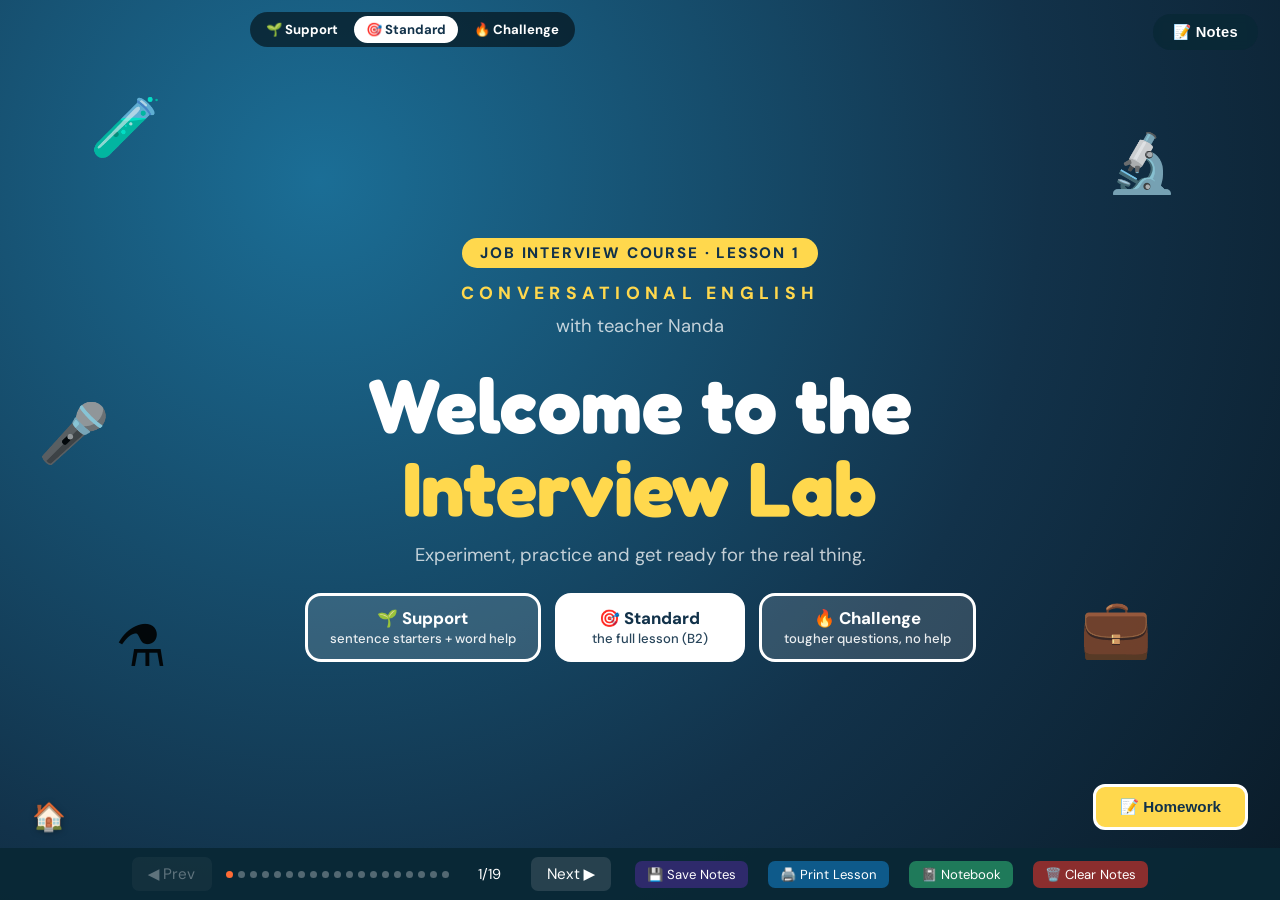
==== L1/index.html @ 5a89c386 "updates" ====
<!DOCTYPE html>
<html lang="en">
<head>
<meta charset="UTF-8">
<meta name="viewport" content="width=device-width, initial-scale=1.0">
<title>Job Interview 1 — Welcome to the Interview Lab</title>
<link rel="preconnect" href="https://fonts.googleapis.com">
<link href="https://fonts.googleapis.com/css2?family=Fredoka:wght@500;600;700&family=DM+Sans:wght@400;500;700;800&display=swap" rel="stylesheet">
<style>
  * { box-sizing: border-box; }
  body { margin:0; font-family:'Segoe UI', system-ui, sans-serif; background:#0A0A0A; }
  #deck { position:relative; width:100%; height:100vh; overflow:hidden; }
  .slide {
    position:absolute; inset:0; opacity:0; pointer-events:none;
    transition:opacity .35s ease; overflow-y:auto; min-height:100vh;
    display:flex; flex-direction:column; background:#fff;
  }
  .slide.active { opacity:1; pointer-events:auto; }

  /* ===== COVER / HW COVER ===== */
  #s1, #hw-cover {
    background: linear-gradient(135deg, #180B08 0%, #3D1810 30%, #6B2318 55%, #8B3A1E 75%, #C44D1E 100%);
    align-items:center; justify-content:center;
  }
  .title-inner { position:relative; width:100%; height:100%; display:flex; flex-direction:column; align-items:center; justify-content:center; padding:40px; }
  .title-label { text-transform:uppercase; letter-spacing:.18em; font-size:1.1rem; font-weight:500; color:rgba(255,255,255,.65); margin-bottom:10px; }
  .title-sub { font-size:1.15rem; font-weight:400; color:rgba(255,255,255,.75); margin-bottom:26px; }
  .title-main { font-size:3.4rem; font-weight:900; color:#fff; line-height:1.1; text-align:center; max-width:900px; }
  .title-accent { color:#FF6B35; text-shadow:0 0 28px rgba(255,107,53,.5); }
  .hw-badge { background:rgba(255,255,255,.1); border-radius:8px; padding:7px 22px; font-size:1rem; letter-spacing:.15em; color:rgba(255,255,255,.85); text-transform:uppercase; font-weight:600; margin-bottom:32px; }

  /* ===== BANNERS ===== */
  .banner { width:100%; padding:13px 28px; font-size:1.1rem; font-weight:700; letter-spacing:.03em; display:flex; align-items:center; gap:10px; flex-shrink:0; color:#fff; }
  .banner-leadin    { background:#D35400; }
  .banner-listening { background:#0E7A8A; }
  .banner-speaking  { background:#B23A6B; }
  .banner-grammar   { background:#5A2E8C; }
  .banner-pron      { background:#A8571E; }
  .banner-reading   { background:#2A6B42; }
  .banner-vocab     { background:#1E7A5F; }
  .banner-video     { background:#A83232; }
  .banner-review    { background:#2E2A6B; }
  .banner-hw        { background:#1C2B3A; }

  .slide-main { flex:1; overflow-y:auto; width:100%; display:flex; flex-direction:column; padding-bottom:60px; }
  .content { padding:24px 48px 20px; flex:1; }
  h2 { font-size:1.85rem; font-weight:800; color:#1C2B3A; margin:0 0 14px; }
  .instruction { font-size:1.08rem; font-weight:700; color:#1C2B3A; margin:0 0 18px; }
  .inst-light { font-size:1.05rem; font-weight:400; color:#1C2B3A; margin:0 0 18px; line-height:1.7; }
  .discuss-label { font-size:1.08rem; font-weight:700; color:#1C2B3A; margin:0 0 14px; line-height:1.7; }
  .section-subhead { font-size:1.3rem; font-weight:800; color:#5A2E8C; margin:24px 0 10px; }
  .discuss-list { margin:0 0 18px; padding-left:22px; line-height:1.9; font-size:1.06rem; color:#1C2B3A; }
  .discuss-list li { margin-bottom:10px; }
  .discuss-box { background:#F4F8FA; border-left:6px solid #0E7A8A; border-radius:12px; padding:16px 20px 4px; margin-top:20px; }
  .discuss-box .discuss-label { margin-bottom:10px; line-height:1.7; }
  .discuss-box .discuss-list { margin-bottom:12px; }

  /* ===== CARDS / EXERCISE CONTAINERS ===== */
  .card { background:#F4F8FA; border-radius:12px; padding:1.5rem; box-shadow:0 2px 8px rgba(0,0,0,.06); margin-bottom:20px; }
  .book-placeholder { border:2px dashed #C9A227; background:#FBF6E8; border-radius:12px; padding:32px 24px; text-align:center; color:#7A5A1E; font-weight:600; margin-bottom:20px; }
  .book-placeholder .bp-icon { font-size:2.2rem; display:block; margin-bottom:8px; }
  .book-placeholder .bp-note { font-weight:400; font-size:1.05rem; color:#9A7A2E; margin-top:6px; }
  .lead-img-wrap { text-align:center; margin-bottom:20px; }
  .lead-img { width:100%; max-height:280px; object-fit:cover; border-radius:14px; box-shadow:0 4px 16px rgba(0,0,0,.15); }
  .lead-img-caption { font-size:1.08rem; font-style:italic; font-weight:700; color:#8B3A1E; margin:12px 0 0; }

  .ex-row { font-size:1.06rem; line-height:1.7; margin-bottom:10px; color:#1C2B3A; }
  .ans-input { border:none; border-bottom:2px solid #5A2E8C; background:transparent; font-size:1.05rem; font-weight:700; width:160px; padding:2px 4px; text-align:left; font-family:inherit; color:#1C2B3A; }
  .ans-input.small { width:120px; }
  .ans-input.wide { width:100%; margin-top:6px; }
  .ans-input.half { width:50%; margin-top:6px; }
  textarea.ans-input { display:block; min-height:70px; resize:vertical; text-align:left; }
  .ans-input:focus { outline:none; border-bottom-color:#B23A6B; }
  .ans-input.correct { color:#1A7A4A; border-bottom-color:#1A7A4A; }
  .ans-input.wrong { color:#C4614A; border-bottom-color:#C4614A; }
  .ans-input.empty-warn { color:#C98A1E; border-bottom-color:#C98A1E; }

  .two-col { columns:2; column-gap:40px; }
  .two-col .ex-row { break-inside:avoid; }
  .fixed-two-col { display:grid; grid-template-columns:1fr 1fr; gap:0 40px; align-items:start; }
  .fixed-three-col { display:grid; grid-template-columns:1fr 1fr 1fr; gap:0 28px; align-items:start; }

  .btn-row { display:flex; gap:12px; justify-content:center; margin-top:22px; flex-wrap:wrap; }
  .btn-check { background:#5A2E8C; color:#fff; border:none; border-radius:8px; padding:11px 26px; font-size:.95rem; font-weight:700; cursor:pointer; font-family:inherit; }
  .btn-reset { background:#e8e8ec; color:#333; border:none; border-radius:8px; padding:11px 26px; font-size:.95rem; font-weight:700; cursor:pointer; font-family:inherit; }
  .btn-suggest { background:#1B6E96; color:#fff; border:none; border-radius:8px; padding:11px 26px; font-size:.95rem; font-weight:700; cursor:pointer; font-family:inherit; }

  .suggest-box { display:none; background:#EAF4F6; border-left:4px solid #1B6E96; border-radius:8px; padding:16px 20px; margin-top:16px; font-size:1.05rem; line-height:1.7; color:#1C2B3A; }
  .suggest-box.show { display:block; }
  .suggest-box li { margin-bottom:6px; }

  /* circle MC */
  .circ-num { display:inline-flex; align-items:center; justify-content:center; width:24px; height:24px; border-radius:6px; font-weight:800; background:#eee; color:#5A2E8C; margin-right:8px; font-size:.9rem; }
  .circ-opt { border:1.5px solid #ccc; border-radius:14px; padding:4px 14px; margin:2px 4px; background:#fff; cursor:pointer; font-family:inherit; font-size:1.05rem; color:#1C2B3A; }
  .circ-opt.picked { border-color:#5A2E8C; background:#EEE7F7; font-weight:700; }
  .circ-opt.correct { border-color:#1A7A4A; background:#E3F5EA; color:#1A7A4A; font-weight:800; }
  .circ-opt.wrong { border-color:#C4614A; background:#FBEAE6; color:#C4614A; font-weight:800; }
  .example-badge { background:#2E7D32;color:#fff;display:inline-flex;align-items:center;justify-content:center;width:24px;height:24px;border-radius:6px;font-weight:800; margin-right:8px; font-size:.9rem; }

  /* classify */
  .classify-bank { display:flex; flex-wrap:wrap; gap:8px; margin-bottom:20px; }
  .classify-chip { border:1.5px solid #5A2E8C; color:#5A2E8C; border-radius:20px; padding:6px 16px; cursor:pointer; font-weight:700; font-size:1.05rem; background:#fff; font-family:inherit; }
  .classify-chip.selected { background:#5A2E8C; color:#fff; }
  .classify-chip.used { opacity:.35; cursor:default; border-style:dashed; }
  .classify-cols { display:grid; grid-template-columns:repeat(2,1fr); gap:14px; }
  .classify-col { background:#fff; border:2px solid #ddd; border-radius:10px; padding:14px; min-height:70px; cursor:pointer; }
  .classify-col h4 { margin:0 0 8px; font-size:1.1rem; color:#5A2E8C; }
  .classify-col .placed { display:inline-block; background:#EEE7F7; border-radius:14px; padding:3px 10px; margin:3px; font-size:1.05rem; font-weight:700; }
  .classify-col .placed.correct { background:#E3F5EA; color:#1A7A4A; }
  .classify-col .placed.wrong { background:#FBEAE6; color:#C4614A; }

  /* match colour pair */
  .match-wrap { display:grid; grid-template-columns:1fr 1fr; gap:40px; background:#F8FAFB; border-radius:14px; padding:1.3rem 1.4rem; }
  .match-col-head { font-weight:800; font-size:1.05rem; letter-spacing:.02em; margin-bottom:12px; padding-bottom:8px; border-bottom:2px solid #E0E6EC; }
  .match-col-head.mc-left { color:#5A2E8C; }
  .match-col-head.mc-right { color:#A8571E; }
  .match-item { padding:11px 14px; border-radius:8px; border:1.5px solid #ddd; margin-bottom:10px; cursor:pointer; font-size:1.05rem; color:#1C2B3A; user-select:none; position:relative; transition:border-color .15s, box-shadow .15s, transform .15s; background:#fff; box-shadow:0 1px 3px rgba(0,0,0,.06); display:flex; align-items:flex-start; }
  .match-item:not(.example-pair):hover { box-shadow:0 3px 10px rgba(0,0,0,.14); transform:translateY(-1px); }
  .match-item.example-pair { cursor:default; background:#EAF6EE !important; border-color:#2E7D32 !important; }
  .match-item.c0 { border-color:#7B2D8E; border-width:3px; background:#F3E6F7; box-shadow:0 0 0 2px rgba(123,45,142,.25); }
  .match-item.c1 { border-color:#C9822E; border-width:3px; background:#FBEFE0; box-shadow:0 0 0 2px rgba(201,130,46,.25); }
  .match-item.c2 { border-color:#2A5A9E; border-width:3px; background:#E3EBFA; box-shadow:0 0 0 2px rgba(42,90,158,.25); }
  .match-item.c3 { border-color:#0E7A8A; border-width:3px; background:#E3F2F4; box-shadow:0 0 0 2px rgba(14,122,138,.25); }
  .match-item.c4 { border-color:#B23A6B; border-width:3px; background:#F8E6EE; box-shadow:0 0 0 2px rgba(178,58,107,.25); }
  .match-item.c5 { border-color:#8C7A1E; border-width:3px; background:#F5F1DD; box-shadow:0 0 0 2px rgba(140,122,30,.25); }
  .match-item.c6 { border-color:#4A5A8C; border-width:3px; background:#E6E9F5; box-shadow:0 0 0 2px rgba(74,90,140,.25); }
  .match-item.c7 { border-color:#3E8C5E; border-width:3px; background:#E6F5EC; box-shadow:0 0 0 2px rgba(62,140,94,.25); }
  .match-item.picking { border-color:#5A2E8C; border-width:3px; border-style:dashed; box-shadow:0 0 0 2px rgba(90,46,140,.2); }
  .match-item.correctpair { outline:3px solid #1A7A4A; background:#1A7A4A !important; color:#fff; }
  .match-item.wrongpair { outline:3px solid #C4614A; background:#C4614A !important; color:#fff; }

  /* word bank tiles */
  .wb-bank { display:flex; flex-wrap:wrap; gap:8px; margin-bottom:18px; }
  .wb-bank.book-style { border-top:3px double #333; border-bottom:1px solid #ccc; padding:12px 4px; }
  .wb-tile { border:1.5px solid #A8571E; color:#A8571E; background:#fff; border-radius:18px; padding:6px 16px; cursor:pointer; font-weight:700; font-family:inherit; font-size:1.05rem; }
  .wb-tile.used { opacity:.35; border-style:dashed; cursor:default; }
  .wb-tile.selected { background:#A8571E; color:#fff; }
  .wb-tile.example-used { opacity:.5; border-style:dashed; cursor:default; text-decoration:line-through; }
  .wb-blank { display:inline-block; min-width:90px; border-bottom:2px solid #A8571E; padding:2px 8px; margin:0 3px; cursor:pointer; font-weight:700; color:#A8571E; text-align:center; }
  .wb-blank.filled { border-style:solid; }
  .wb-blank.correct { color:#1A7A4A; border-color:#1A7A4A; }
  .wb-blank.wrong { color:#C4614A; border-color:#C4614A; }

  /* audio / video placeholders */
  .audio-box { background:#f0f4f8; border-radius:999px; padding:10px 18px; display:flex; align-items:center; gap:14px; margin-bottom:18px; }
  .audio-box audio { width:100%; }
  .speaker-grid { display:grid; grid-template-columns:repeat(4,1fr); gap:16px; margin-bottom:22px; }
  .speaker-card { background:#F4F8FA; border-radius:14px; padding:12px; }
  .speaker-card img { width:100%; height:120px; object-fit:cover; border-radius:10px; display:block; }
  .speaker-card .sp-name { font-size:1.05rem; font-weight:800; color:#1C2B3A; margin:10px 0 8px; text-align:center; }
  .speaker-card .audio-box { margin-bottom:0; padding:6px 10px; }
  .who-table { border:1px solid #E2E8E2; border-radius:12px; overflow:hidden; }
  .who-row { display:grid; grid-template-columns:1fr repeat(4,86px); align-items:center; gap:8px; padding:9px 14px; border-bottom:1px solid #E2E8E2; font-size:1.06rem; line-height:1.5; color:#1C2B3A; }
  .who-row:last-child { border-bottom:none; }
  .who-row.who-head { background:#F4F8FA; font-weight:800; }
  .who-row.who-head span { text-align:center; }
  .who-row.who-head span:first-child { text-align:left; }
  .who-row .circ-opt { width:100%; margin:0; text-align:center; padding:4px 0; }
  .video-box { background:#1C2B3A; border-radius:14px; padding:16px 20px; margin-bottom:18px; }
  .video-box video { width:100%; border-radius:8px; display:block; }
  .video-box p { color:#fff; font-size:1.05rem; margin:0 0 10px; font-weight:700; letter-spacing:.02em; }
  .glossary-note { font-size:1.05rem; color:#666; font-style:italic; margin-top:10px; }
  .glossary-box { background:#F4F8FA; border-radius:10px; padding:14px 18px; margin-bottom:16px; }
  .glossary-box h4 { margin:0 0 8px; font-size:1rem; color:#5A2E8C; }
  .glossary-box p { margin:0 0 6px; font-size:1.05rem; line-height:1.7; color:#1C2B3A; }
  .glossary-box b { color:#1C2B3A; }

  /* answer key toggle */
  .akey-box { display:none; background:#F3EEF7; border-left:4px solid #5A2E8C; border-radius:8px; padding:16px 20px; margin-top:16px; font-size:1.05rem; line-height:1.7; color:#1C2B3A; }
  .akey-box.show { display:block; }
  .akey-box li { margin-bottom:8px; }
  .btn-akey { background:#5A2E8C; color:#fff; border:none; border-radius:8px; padding:11px 26px; font-size:.95rem; font-weight:700; cursor:pointer; font-family:inherit; }

  /* grammar theory / form reference */
  .gram-box { background:#F4F8FA; border-radius:12px; padding:18px 22px; margin-bottom:16px; border-left:6px solid #5A2E8C; }
  .gram-box h3 { margin:0 0 8px; font-size:1.1rem; color:#5A2E8C; }
  .gram-box p { font-size:1.06rem; line-height:1.7; color:#1C2B3A; margin:0 0 8px; }
  .gram-box .hl { font-weight:800; color:#5A2E8C; }
  .gram-box ul { margin:6px 0 0; padding-left:20px; font-size:1.05rem; line-height:1.8; color:#1C2B3A; }
  .gram-note { background:#FDF3D6; border-left:4px solid #C9A227; border-radius:8px; padding:14px 18px; font-size:1.05rem; color:#7A5A1E; margin-top:6px; line-height:1.7; }
  .gram-mistake { background:#FDEBEA; border-left:4px solid #C4614A; border-radius:8px; padding:14px 18px; font-size:1.05rem; color:#7A2A1E; margin-top:10px; line-height:1.7; }
  .gram-mistake s { color:#922B21; }
  .ex-example-centered { text-align:center; font-size:1.06rem; font-style:italic; color:#1A5030; background:#EAF6EE; border-radius:10px; padding:14px 24px; margin:0 0 22px; font-weight:600; line-height:1.7; }
  .ex-example-centered .ex-tag { display:block; font-style:normal; font-weight:800; letter-spacing:.06em; font-size:.78rem; text-transform:uppercase; color:#2F7A52; margin-bottom:6px; }

  /* CCQ box */
  .gx-two { display:grid; grid-template-columns:3fr 2fr; gap:20px; align-items:start; }
  .gx-board { background:#F4F8FA; border-radius:10px; padding:14px 18px; }
  .gx-board h4, .gx-h { margin:0 0 10px; color:#5A2E8C; font-size:1.1rem; }
  .gx-board .ex-row { margin-bottom:8px; line-height:1.6; }
  mark.gx-if { background:#E7EAF7; color:#3B4C99; font-weight:800; padding:1px 6px; border-radius:5px; }
  mark.gx-main { background:#FFF0D9; color:#9A5B00; font-weight:800; padding:1px 6px; border-radius:5px; }
  .ccq-box { background:#F4F8FA; border-radius:10px; padding:14px 18px; margin:14px 0; }
  .ccq-label { font-weight:700; color:#5A2E8C; margin-bottom:8px; font-size:1.05rem; }
  .ccq-list { list-style:none; margin:0; padding:0; display:flex; flex-direction:column; gap:8px; }
  .ccq-list li { font-size:1.05rem; color:#1C2B3A; line-height:1.7; }
  .ccq-list em { color:#5A2E8C; font-weight:700; font-style:normal; }
  .ccq-reveal-btn { background:#5A2E8C; color:#fff; border:none; border-radius:20px; padding:4px 14px; font-size:1.05rem; font-weight:700; cursor:pointer; margin-right:10px; }
  .ccq-reveal-btn:hover { background:#7A45B5; }
  .ccq-answer { display:none; color:#1A5030; font-weight:600; }
  .ccq-answer.show { display:inline; }

  /* speaking interview cards */
  /* ---- Risk Bingo ---- */
  .bingo-layout { display:grid; grid-template-columns:auto 1fr; gap:26px; align-items:start; }
  .bingo-card { display:grid; grid-template-columns:repeat(4,72px); gap:8px; }
  .bingo-cell { height:72px; border-radius:12px; border:2px solid #B23A6B; background:#fff; color:#B23A6B; font-family:inherit; font-size:1.6rem; font-weight:800; cursor:default; display:flex; align-items:center; justify-content:center; transition:background .25s, color .25s, transform .25s; }
  .bingo-cell.marked { background:#B23A6B; color:#fff; transform:scale(.94); }
  .bingo-cell.inline { box-shadow:0 0 0 4px #F2C14E; }
  .bingo-ball { width:120px; height:120px; border-radius:50%; background:#B23A6B; color:#fff; font-size:3rem; font-weight:800; display:flex; align-items:center; justify-content:center; margin:0 auto 16px; box-shadow:0 6px 18px rgba(178,58,107,.35); }
  .bingo-ball.empty { background:#F0E4EA; color:#B23A6B; }
  .bingo-prompt { background:#F8F0F4; border-left:6px solid #B23A6B; border-radius:12px; padding:18px 22px; min-height:150px; }
  .bingo-area { font-size:1.05rem; font-weight:800; color:#B23A6B; margin:0 0 8px; text-transform:uppercase; letter-spacing:.04em; }
  .bingo-q { font-size:1.15rem; line-height:1.6; color:#1C2B3A; margin:0; }
  .bingo-status { text-align:center; font-size:1.05rem; font-weight:700; color:#1C2B3A; margin-top:14px; min-height:1.6em; }
  .bingo-status.win { color:#B23A6B; font-size:1.25rem; }

  /* image placeholder */
  .img-placeholder { background:linear-gradient(135deg,#FBEFE0,#F5DCC0); border-radius:10px; display:flex; flex-direction:column; align-items:center; justify-content:center; color:#8B5A1E; font-size:.95rem; font-weight:600; border:2px dashed #D9B36C; margin:8px 0; padding:24px; text-align:center; min-height:120px; }
  .img-placeholder .ip-icon { font-size:1.8rem; margin-bottom:6px; }
  .photo-grid { display:grid; grid-template-columns:repeat(2,1fr); gap:14px; margin-bottom:16px; }
  .photo-item { position:relative; }
  .photo-item .img-placeholder { min-height:140px; margin:0; }
  .photo-num { position:absolute; top:8px; left:8px; background:#1C2B3A; color:#fff; width:26px; height:26px; border-radius:50%; display:flex; align-items:center; justify-content:center; font-weight:800; font-size:.9rem; }
  .photo-label { margin-top:6px; }
  .photo-label .wb-blank { display:block; width:100%; text-align:center; }

  /* article */
  .article-box { background:#FAFAF8; border-radius:12px; padding:20px 24px; margin-bottom:16px; border:1px solid #eee; }
  .article-box h3 { font-size:1.3rem; font-weight:900; color:#1C2B3A; margin:0 0 4px; line-height:1.3; }
  .article-box h3 .hl { background:#A83232; color:#fff; padding:2px 8px; border-radius:4px; }
  .article-box p { font-size:1.05rem; line-height:1.75; color:#1C2B3A; margin:0 0 14px; }
  .article-box p:last-child { margin-bottom:0; }

  /* checkbox tick list */
  .tick-list { display:flex; flex-direction:column; gap:8px; margin:10px 0 18px; }
  .tick-item { display:flex; align-items:center; gap:12px; padding:9px 14px; border:1.5px solid #ddd; border-radius:8px; cursor:pointer; font-size:1.05rem; color:#1C2B3A; background:#fff; transition:all .15s; }
  .tick-item:hover { border-color:#2A6B42; }
  .tick-box { width:22px; height:22px; border:2px solid #999; border-radius:5px; flex-shrink:0; display:flex; align-items:center; justify-content:center; font-size:.85rem; color:#fff; font-weight:800; }
  .tick-item.picked { border-color:#2A6B42; background:#EAF6EE; }
  .tick-item.picked .tick-box { background:#2A6B42; border-color:#2A6B42; }
  .tick-item.correct { border-color:#1A7A4A; background:#E3F5EA; }
  .tick-item.correct .tick-box { background:#1A7A4A; border-color:#1A7A4A; }
  .tick-item.wrong { border-color:#C4614A; background:#FBEAE6; }
  .tick-item.wrong .tick-box { background:#C4614A; border-color:#C4614A; }
  .tick-item.missed { border-color:#C98A1E; background:#FDF3D6; }

  /* dice */
  .dice-box { text-align:center; background:#F4F8FA; border-radius:14px; padding:30px; }
  .die-face { font-size:3.5rem; margin-bottom:16px; }
  .dice-prompt { font-size:1.15rem; font-weight:700; color:#1C2B3A; margin-top:16px; min-height:30px; }
  .book-hl { background:#D9D9D9; padding:1px 5px; border-radius:3px; }

  /* review */
  .review-grid { display:grid; grid-template-columns:1fr 1fr; gap:14px; margin:10px 0; }

  /* score scale (Listening 1a) */
  .score-card { background:#F4F8FA; border-radius:12px; padding:18px 22px; margin-bottom:16px; }
  .env-row { display:grid; grid-template-columns:1fr auto; align-items:center; gap:16px; padding:9px 0; border-bottom:1px solid #e2e8e2; font-size:1.05rem; color:#1C2B3A; }
  .env-row:last-child { border-bottom:none; }
  .env-row .env-label { min-width:0; }
  .env-scale { display:flex; gap:6px; }
  .scale-head { display:grid; grid-template-columns:1fr auto; gap:16px; align-items:end; padding-bottom:8px; }
  .scale-head .scale-anchors { display:flex; gap:6px; }
  .scale-head .scale-anchors span { width:32px; text-align:center; font-size:.7rem; line-height:1.2; color:#5A6B7A; font-style:italic; }
  .env-pill { width:32px; height:32px; border-radius:50%; border:1.5px solid #0E7A8A; color:#0E7A8A; background:#fff; cursor:pointer; font-weight:700; font-size:.95rem; display:flex; align-items:center; justify-content:center; font-family:inherit; }
  .env-pill.picked { background:#0E7A8A; color:#fff; }

  /* ===== NAV / NOTES / HOME ===== */
  #notesBtn { position:fixed; top:14px; right:22px; z-index:1000; background:rgba(10,40,54,.88); color:#fff; border:none; padding:9px 20px; border-radius:22px; cursor:pointer; font-size:.92rem; font-weight:600; letter-spacing:.02em; transition:background .2s; backdrop-filter:blur(4px); }
  #notesBtn:hover { background:rgba(10,40,54,1); }
  #notesDragHandle { cursor: move; user-select: none; padding: 2px 8px; margin-right: 4px; opacity: .55; font-size: .95rem; border-radius: 4px; display: inline-block; }
  #notesDragHandle:hover { opacity: 1; background: rgba(255,255,255,.15); }
  #notesPanel.dragging { transition: none !important; }
  #homeBtn { position:fixed; top:14px; left:50%; transform:translateX(-50%); z-index:1000; display:none; background:rgba(10,40,54,.88); color:#fff; border:none; width:38px; height:38px; border-radius:50%; cursor:pointer; font-size:1.1rem; align-items:center; justify-content:center; transition:background .2s; backdrop-filter:blur(4px); }
  #homeBtn:hover { background:rgba(20,96,122,.95); }
  #notesPanel { position:fixed; top:54px; right:22px; z-index:999; width:360px; max-height:0; overflow:hidden; transition:max-height .35s ease, opacity .25s ease; opacity:0; border-radius:14px; }
  #notesPanel.open { max-height:320px; opacity:1; }
  #notesPanel.cover { left:50%; right:auto; top:56px; transform:translateX(-50%); width:min(760px,94vw); max-height:calc(100vh - 110px) !important; display:flex; flex-direction:column; }
  #notesPanel.cover #notesTA { min-height:calc(100vh - 210px) !important; max-height:calc(100vh - 210px) !important; overflow-y:auto; }
  #notesToolbar { display:flex; gap:5px; padding:6px 10px; background:rgba(10,40,54,.7); border-radius:10px 10px 0 0; align-items:center; flex-wrap:wrap; }
  #notesToolbar button { background:rgba(255,255,255,.12); border:none; border-radius:5px; color:#fff; font-size:.85rem; padding:3px 9px; cursor:pointer; font-family:inherit; transition:background .15s; }
  #notesToolbar button:hover { background:rgba(255,255,255,.25); }
  #notesTA { width:100%; min-height:220px; max-height:260px; padding:14px; border:none; border-radius:0 0 14px 14px; outline:none; font-size:1rem; line-height:1.55; background:rgba(10,40,54,.92); color:#fff; font-family:inherit; backdrop-filter:blur(6px); box-sizing:border-box; overflow-y:auto; }
  #notesTA:empty::before { content:attr(data-placeholder); color:rgba(255,255,255,.4); pointer-events:none; }
  #notesTA [style*="background-color"] { color:#1a1a1a !important; }
  #nav { position:fixed; bottom:0; left:0; right:0; height:52px; background:rgba(10,40,54,.96); z-index:500; display:flex; align-items:center; justify-content:center; gap:14px; }
  #nav button { background:rgba(255,255,255,.12); color:#fff; border:none; border-radius:7px; padding:7px 16px; font-size:.95rem; cursor:pointer; font-family:inherit; }
  #nav button:disabled { opacity:.35; cursor:default; }
  #dots { display:flex; gap:5px; flex-wrap:wrap; max-width:360px; justify-content:center; }
  .dot { width:7px; height:7px; border-radius:50%; background:rgba(255,255,255,.3); cursor:pointer; }
  .dot.active { background:#FF6B35; }
  #counter { color:#fff; font-size:.9rem; min-width:54px; text-align:center; }

  /* print */
  .slide-notes-print { display:none; }
  .lesson-link-print { display:none; }
  @media print {
    @page { margin:1.2cm; }
    * { -webkit-print-color-adjust:exact !important; print-color-adjust:exact !important; }
    html, body { height:auto !important; overflow:visible !important; background:#fff !important; display:block !important; }
    #deck { overflow:visible !important; height:auto !important; display:block !important; position:static !important; }
    #notesBtn, #notesPanel, #nav, #homeBtn { display:none !important; }
    body.print-all .slide { display:flex !important; flex-direction:column !important; position:relative !important; inset:auto !important; opacity:1 !important; padding:16px 24px !important; page-break-after:always; break-after:page; min-height:0 !important; height:auto !important; }
    .slide * { flex:none !important; height:auto !important; min-height:0 !important; max-height:none !important; }
    .slide-main, .content { overflow:visible !important; }
    img, video { max-height:240px !important; width:auto !important; max-width:100% !important; object-fit:contain !important; }
    body.print-all .slide::before { content:"Job Interview 1 \2014  Welcome to the Interview Lab"; display:block !important; font-size:10px; color:#999; font-family:'Segoe UI', Arial, sans-serif; padding-bottom:5px; border-bottom:1px solid #ddd; margin-bottom:8px; }
    body.print-all #s1::before { display:none !important; }
    .lesson-link-print { display:block !important; padding:28px 32px; margin-bottom:20px; background:linear-gradient(135deg, #180B08 0%, #3D1810 30%, #6B2318 55%, #8B3A1E 75%, #C44D1E 100%); border-radius:12px; text-align:center; font-family:'Segoe UI', Arial, sans-serif; }
    .lesson-link-print .lp-title { display:block; font-size:30px; font-weight:900; color:#fff; margin-bottom:10px; letter-spacing:.01em; line-height:1.2; }
    .lesson-link-print .lp-sub { display:block; font-size:20px; color:rgba(255,255,255,.88); font-weight:500; }
    .lesson-link-print a { color:#FF6B35; font-weight:800; text-decoration:underline; font-size:20px; }
    .slide-notes-print { display:block !important; margin-top:12px; padding:10px 14px; border-top:2px solid #0E5A8A; background:#E3F2FD; border-radius:6px; font-size:12px; line-height:1.6; color:#1A1A2E; }
    .slide-notes-print-label { font-size:10px; font-weight:800; color:#0E5A8A; text-transform:uppercase; letter-spacing:1px; margin-bottom:4px; display:block; }
    .card-body, .card-body * { color:#1a1a1a !important; }
  }


/* ===== JOB INTERVIEW COURSE — shared components (colors come from per-lesson :root vars) ===== */
.content { zoom:1.25; }
@media print { .content { zoom:1; } }
.slide { background:var(--paper,#fff); }
.slide-main { background-image:var(--pattern,none); background-size:var(--patsize,auto); }
h2 { font-family:var(--fh,'Fredoka'),sans-serif; color:var(--c1); }
.instruction, .inst-light, .discuss-label { color:var(--ink,#1C2B3A); }
.banner { background:linear-gradient(90deg,var(--c1),var(--c2)) !important; font-family:var(--fh,'Fredoka'),sans-serif; font-size:1.2rem; }
.btn-check { background:var(--c1); }
.ans-input { border-bottom-color:var(--c2); }
.circ-num { color:var(--c1); }
.gram-box { border-left-color:var(--c2); background:var(--c3); }
.gram-box h3, .gram-box .hl { color:var(--c1); }

/* ---- level switch ---- */
.sup, .chal, .sup-i, .chal-i { display:none; }
.lv-support .sup, .lv-challenge .chal { display:block; }
.lv-support .sup-i, .lv-challenge .chal-i { display:inline; }
.lv-support .nsup { display:none; }
.sup { background:#E9F7EF; border-left:5px solid #2FA36B; border-radius:10px; padding:12px 16px; margin:12px 0; font-size:1.02rem; line-height:1.7; color:#1C4A33; }
.sup::before { content:"🌱 Support"; display:block; font-weight:800; font-size:.78rem; letter-spacing:.1em; text-transform:uppercase; color:#2FA36B; margin-bottom:2px; }
.chal { background:#FFF0E6; border-left:5px solid #E8590C; border-radius:10px; padding:12px 16px; margin:12px 0; font-size:1.02rem; line-height:1.7; color:#6B2A05; }
.chal::before { content:"🔥 Challenge"; display:block; font-weight:800; font-size:.78rem; letter-spacing:.1em; text-transform:uppercase; color:#E8590C; margin-bottom:2px; }
#lvBar { position:fixed; top:12px; left:250px; z-index:1100; display:flex; gap:4px; background:rgba(0,0,0,.55); padding:4px; border-radius:999px; }
#lvBar button { border:none; border-radius:999px; padding:5px 12px; font-size:.82rem; font-weight:700; cursor:pointer; background:transparent; color:#fff; font-family:inherit; }
#lvBar button.on { background:#fff; color:#12324A; }
.lv-pick { display:flex; gap:14px; margin-top:26px; flex-wrap:wrap; justify-content:center; position:relative; z-index:4; }
.lv-pick button { border:3px solid #fff; border-radius:16px; padding:12px 22px; font-size:1.05rem; font-weight:800; cursor:pointer; background:rgba(255,255,255,.14); color:#fff; font-family:inherit; min-width:190px; line-height:1.3; }
.lv-pick button small { display:block; font-weight:500; font-size:.82rem; opacity:.9; }
.lv-pick button.on { background:#fff; color:var(--c1); }

/* ---- cover ---- */
.cv-chip { position:absolute; z-index:1; font-size:clamp(2rem,4.5vw,4rem); opacity:.9; animation:cvf 7s ease-in-out infinite; }
@keyframes cvf { 0%,100%{ transform:translateY(0) rotate(-4deg);} 50%{ transform:translateY(-16px) rotate(5deg);} }
.title-main { font-family:var(--fh,'Fredoka'),sans-serif; color:#fff; font-weight:700; line-height:1.08; font-size:clamp(2.8rem,6vw,5.2rem); position:relative; z-index:3; }
.title-accent { color:var(--c4); text-shadow:none; }
.title-label { color:var(--c4); font-weight:800; letter-spacing:.3em; }
.course-tag { display:inline-block; background:var(--c4); color:var(--c1); font-weight:800; border-radius:999px; padding:5px 18px; font-size:.95rem; letter-spacing:.12em; text-transform:uppercase; margin-bottom:14px; position:relative; z-index:3; }
.cover-btn { background:var(--c4) !important; color:var(--c1) !important; border:3px solid #fff !important; border-radius:12px !important; font-weight:800 !important; }

/* ---- tip / pattern boxes ---- */
.tipbox { background:var(--c3); border-left:6px solid var(--c2); border-radius:12px; padding:16px 22px; margin:0 0 16px; font-size:1.06rem; line-height:1.75; color:var(--ink,#1C2B3A); }
.tipbox h3 { margin:0 0 8px; font-size:1.12rem; color:var(--c1); font-family:var(--fh,'Fredoka'),sans-serif; }
.chip-a, .chip-b, .chip-c { font-weight:800; padding:1px 9px; border-radius:6px; }
.chip-a { color:#1B6E96; background:#E1F0F7; } .chip-b { color:#B03A5B; background:#FBE6EC; } .chip-c { color:#1A7A4A; background:#E3F5EA; }
.twocol { display:grid; grid-template-columns:1fr 1fr; gap:22px; align-items:start; }
.stack { display:flex; flex-direction:column; gap:12px; }
.bigq { font-family:var(--fh,'Fredoka'),sans-serif; font-size:1.7rem; line-height:1.35; color:var(--c1); background:#fff; border:3px solid var(--c2); border-radius:18px; padding:18px 24px; box-shadow:5px 5px 0 var(--c2); }

/* ---- flag sort ---- */
.fs { display:grid; grid-template-columns:1fr 1fr; gap:14px 28px; }
.fs-col { display:flex; flex-direction:column; gap:12px; }
.fs-card { background:#fff; border:2px solid #D5DEE5; border-radius:14px; padding:12px 16px; font-size:1.05rem; line-height:1.6; }
.fs-card .fs-t { display:block; margin-bottom:8px; }
.fs-btn { border:2px solid #C9D3DB; background:#F6F8FA; border-radius:999px; padding:4px 14px; margin-right:6px; font-family:inherit; font-size:.92rem; font-weight:700; cursor:pointer; color:#33475B; }
.fs-btn.sel { background:var(--c1); color:#fff; border-color:var(--c1); }
.fs-card.ok { border-color:#1A7A4A; background:#E3F5EA; } .fs-card.bad { border-color:#C4614A; background:#FBEAE6; } .fs-card.empty-warn { border-color:#C98A1E; background:#FFF6E1; }

/* ---- multi pick ---- */
.mp { display:grid; grid-template-columns:1fr 1fr; gap:12px 20px; }
.mp-opt { border:2px solid #C9D3DB; background:#fff; border-radius:14px; padding:12px 16px; font-size:1.05rem; line-height:1.55; cursor:pointer; text-align:left; font-family:inherit; color:var(--ink,#1C2B3A); }
.mp-opt.picked { border-color:var(--c2); background:var(--c3); font-weight:700; }
.mp-opt.ok { border-color:#1A7A4A; background:#E3F5EA; color:#1A7A4A; font-weight:800; } .mp-opt.bad { border-color:#C4614A; background:#FBEAE6; color:#C4614A; font-weight:800; }

/* ---- order chips ---- */
.og-slots { display:flex; flex-direction:column; gap:8px; margin-bottom:14px; }
.og-slot { min-height:50px; border:2px dashed #B8C4CE; border-radius:12px; padding:5px 8px 5px 48px; position:relative; background:#FAFBFC; display:flex; align-items:center; }
.og-slot::before { content:attr(data-n); position:absolute; left:8px; top:50%; transform:translateY(-50%); width:30px; height:30px; border-radius:50%; background:var(--c1); color:#fff; font-weight:800; display:flex; align-items:center; justify-content:center; }
.og-slot.filled { border-style:solid; border-color:var(--c2); }
.og-pool { display:flex; flex-direction:column; gap:8px; }
.og-chip { background:var(--c3); border:2px solid var(--c2); border-radius:12px; padding:8px 14px; font-size:1.02rem; line-height:1.5; cursor:pointer; text-align:left; font-family:inherit; color:var(--ink,#1C2B3A); width:100%; }
.og-chip:hover { filter:brightness(.96); }
.og-chip.ok { background:#E3F5EA; border-color:#1A7A4A; color:#1A7A4A; font-weight:700; } .og-chip.bad { background:#FBEAE6; border-color:#C4614A; color:#C4614A; font-weight:700; }

/* ---- buckets ---- */
.bk-pool { display:flex; flex-wrap:wrap; gap:8px; margin-bottom:14px; padding:12px; background:#F4F6F8; border-radius:12px; min-height:56px; }
.bk-chip { background:#fff; border:2px solid var(--c2); border-radius:12px; padding:7px 13px; font-size:1.0rem; line-height:1.5; cursor:pointer; text-align:left; font-family:inherit; color:var(--ink,#1C2B3A); max-width:100%; }
.bk-chip.sel { background:var(--c4); box-shadow:0 0 0 3px var(--c1); }
.bk-chip.ok { background:#E3F5EA; border-color:#1A7A4A; color:#1A7A4A; font-weight:700; } .bk-chip.bad { background:#FBEAE6; border-color:#C4614A; color:#C4614A; font-weight:700; }
.bk-row { display:grid; grid-template-columns:repeat(var(--cols,2),1fr); gap:14px; }
.bk-b { border:3px solid var(--c1); border-radius:14px; background:#fff; cursor:pointer; min-height:120px; }
.bk-b h4 { margin:0; padding:8px 14px; background:var(--c1); color:#fff; font-family:var(--fh,'Fredoka'),sans-serif; font-size:1.12rem; }
.bk-drop { padding:10px; display:flex; flex-direction:column; gap:8px; }

/* ---- timer ---- */
.tm { display:inline-flex; align-items:center; gap:18px; background:var(--c1); color:#fff; border-radius:20px; padding:14px 26px; margin:8px 0; }
.tm-d { font-family:var(--fh,'Fredoka'),sans-serif; font-size:2.6rem; min-width:90px; text-align:center; font-weight:700; }
.tm.done { background:#B23A3A; }
.tm button { background:var(--c4); color:var(--c1); border:none; border-radius:10px; padding:9px 18px; font-weight:800; font-size:1rem; cursor:pointer; font-family:inherit; }

/* ---- roulette ---- */
.rl { text-align:center; background:var(--c3); border:3px solid var(--c2); border-radius:22px; padding:22px 26px; }
.rl-q { font-family:var(--fh,'Fredoka'),sans-serif; font-size:1.8rem; color:var(--c1); line-height:1.35; min-height:3.6em; display:flex; align-items:center; justify-content:center; }
.rl-f { color:#1C4A33; font-size:1.02rem; margin:2px 0 12px; font-style:italic; }
.rl button { background:var(--c1); color:#fff; border:none; border-radius:12px; padding:12px 28px; font-size:1.05rem; font-weight:800; cursor:pointer; font-family:inherit; margin-top:8px; }

/* ---- branching scenario ---- */
.br-opt { display:block; width:100%; text-align:left; background:#fff; border:2px solid #C9D3DB; border-radius:14px; padding:12px 16px; margin-bottom:10px; font-size:1.05rem; line-height:1.55; cursor:pointer; font-family:inherit; color:var(--ink,#1C2B3A); }
.br-opt.sel { border-color:var(--c2); background:var(--c3); }
.br-fb { display:none; border-radius:12px; padding:14px 18px; font-size:1.05rem; line-height:1.65; margin-top:6px; }
.br-fb.show { display:block; } .br-fb.good { background:#E3F5EA; border-left:6px solid #1A7A4A; } .br-fb.ok { background:#FFF6E1; border-left:6px solid #C98A1E; } .br-fb.bad { background:#FBEAE6; border-left:6px solid #C4614A; }

/* ---- answer builder ---- */
.ab { background:#fff; border:3px solid var(--c2); border-radius:20px; padding:18px 22px; }
.ab-step { margin-bottom:14px; }
.ab-lab { font-family:var(--fh,'Fredoka'),sans-serif; font-weight:700; font-size:1.12rem; color:var(--c1); }
.ab-hint { font-size:.98rem; color:#556; margin:0 0 4px; }
.ab-in { width:100%; border:2px solid #C9D3DB; border-radius:10px; padding:8px 12px; font-family:inherit; font-size:1.05rem; line-height:1.55; text-align:left; resize:vertical; color:var(--ink,#1C2B3A); }
.ab-in:focus { outline:none; border-color:var(--c2); }
.ab-out { display:none; background:var(--c3); border-radius:14px; padding:14px 18px; margin-top:14px; font-size:1.08rem; line-height:1.75; }
.ab-out.show { display:block; } .ab-out p { margin:6px 0 8px; } .ab-ok { color:#1A7A4A; font-weight:800; } .ab-warn { color:#C4614A; font-weight:700; }
.ab-sup { font-size:.98rem; }

/* ---- course-wide small bits ---- */
.pill { display:inline-block; background:var(--c3); border:2px solid var(--c2); border-radius:999px; padding:3px 14px; margin:3px 4px 3px 0; font-weight:700; font-size:1rem; }
.mapgrid { display:grid; grid-template-columns:repeat(3,1fr); gap:14px; }
.maptile { border:none; border-radius:999px; padding:20px 14px; background:var(--c1); color:#fff; font-weight:800; font-size:1.1rem; cursor:pointer; font-family:inherit; line-height:1.3; }
.maptile.on { background:var(--c4); color:var(--c1); box-shadow:0 0 0 4px var(--c1); }
.mapinfo { background:var(--c3); border-left:6px solid var(--c2); border-radius:12px; padding:14px 20px; margin-top:14px; font-size:1.06rem; line-height:1.7; min-height:96px; }
.ccq-answer { display:none; } .ccq-answer.show { display:inline; }
.say-it { background:#fff; border:2px dashed var(--c2); border-radius:14px; padding:12px 18px; font-size:1.06rem; line-height:1.7; margin:10px 0; }

.og.wide { display:grid; grid-template-columns:1fr 1fr; gap:0 22px; align-items:start; }
.og.wide .btn-row { grid-column:1 / -1; }
.bk.side { display:grid; grid-template-columns:1fr 1fr; gap:0 22px; align-items:start; }
.bk.side .bk-pool { flex-direction:column; margin-bottom:0; }
.bk.side .bk-row { align-self:start; }
.bk.side .btn-row { grid-column:1 / -1; }

/* ---- simulator ---- */
.sim { background:#fff; border:3px solid var(--c1); border-radius:22px; overflow:hidden; }
.sim-top { display:flex; align-items:center; gap:14px; background:var(--c1); color:#fff; padding:10px 18px; }
.sim-face { font-size:2.2rem; } .sim-who { font-weight:800; font-size:1.05rem; flex:1; }
.sim-meter { width:240px; height:16px; background:rgba(255,255,255,.25); border-radius:99px; overflow:hidden; } .sim-fill { height:100%; width:0; background:var(--c4); transition:width .5s; }
.sim-log { height:190px; overflow-y:auto; padding:14px 18px; background:var(--c3); display:flex; flex-direction:column; gap:10px; }
.sim-b { max-width:80%; padding:10px 16px; border-radius:16px; font-size:1.04rem; line-height:1.6; }
.sim-b.them { align-self:flex-start; background:#fff; border:2px solid var(--c1); } .sim-b.me { align-self:flex-end; background:var(--c2); color:#fff; }
.sim-b.fb { align-self:center; font-size:.98rem; font-style:italic; max-width:92%; } .sim-b.fb.good { background:#E3F5EA; color:#14573A; } .sim-b.fb.ok { background:#FFF6E1; color:#7A5100; } .sim-b.fb.bad { background:#FBEAE6; color:#8A2E1B; }
.sim-opts { padding:12px 18px 6px; display:flex; flex-direction:column; gap:8px; min-height:30px; }
.sim-opt { text-align:left; background:#fff; border:2px solid var(--c2); border-radius:12px; padding:10px 14px; font-size:1.03rem; line-height:1.5; cursor:pointer; font-family:inherit; color:var(--ink); }
.sim-opt:hover { background:var(--c3); }
.sim-end { display:none; padding:12px 18px 16px; text-align:center; } .sim-verdict { font-size:1.2rem; font-weight:800; color:var(--c1); margin-bottom:10px; }
.sim-end button { background:var(--c1); color:#fff; border:none; border-radius:10px; padding:10px 22px; font-weight:800; cursor:pointer; font-family:inherit; font-size:1rem; }

/* ---- rapid fire ---- */
.rf { background:var(--c1); color:#fff; border-radius:22px; padding:18px 22px; }
.rf-head { display:flex; justify-content:space-between; font-weight:800; margin-bottom:8px; } .rf-track { height:10px; background:rgba(255,255,255,.2); border-radius:99px; overflow:hidden; margin-bottom:14px; } .rf-bar { height:100%; background:var(--c4); width:100%; }
.rf-q { font-family:var(--fh),sans-serif; font-size:1.55rem; line-height:1.4; margin-bottom:14px; min-height:3.2em; } .rf-late { color:var(--c4); font-size:1rem; }
.rf-opts { display:grid; grid-template-columns:1fr 1fr; gap:10px; }
.rf-opt { background:#fff; color:var(--ink); border:3px solid transparent; border-radius:14px; padding:12px 14px; font-size:1.08rem; font-weight:700; cursor:pointer; font-family:inherit; text-align:left; line-height:1.4; }
.rf-opt:hover:not(:disabled) { border-color:var(--c4); } .rf-opt.ok { background:#2FBF6B; color:#fff; } .rf-opt.bad { background:#E0533D; color:#fff; } .rf-opt:disabled { cursor:default; }
.rf-end { display:none; text-align:center; padding:16px 0; } .rf-result { font-family:var(--fh),sans-serif; font-size:1.8rem; margin-bottom:12px; }
.rf-end button { background:var(--c4); color:var(--c1); border:none; border-radius:10px; padding:10px 24px; font-weight:800; cursor:pointer; font-family:inherit; font-size:1rem; }

/* ---- memory ---- */
.mem-top { display:flex; align-items:center; gap:16px; margin-bottom:10px; font-weight:800; color:var(--c1); } .mem-top button { background:var(--c1); color:#fff; border:none; border-radius:8px; padding:6px 14px; font-weight:700; cursor:pointer; font-family:inherit; }
.mem-grid { display:grid; grid-template-columns:repeat(4,1fr); gap:10px; }
.mem-c { position:relative; min-height:86px; border:none; border-radius:14px; background:var(--c1); color:transparent; font-size:1rem; font-weight:700; line-height:1.35; cursor:pointer; font-family:inherit; padding:8px 10px; }
.mem-c::before { content:"?"; position:absolute; inset:0; display:flex; align-items:center; justify-content:center; font-size:2rem; color:var(--c4); font-family:var(--fh),sans-serif; }
.mem-c.open, .mem-c.done { background:#fff; color:var(--ink); border:3px solid var(--c2); } .mem-c.open::before, .mem-c.done::before { display:none; } .mem-c.done { background:#E3F5EA; border-color:#1A7A4A; color:#14573A; }
.mem-win { display:none; margin-top:12px; font-weight:800; color:#1A7A4A; font-size:1.15rem; text-align:center; }

/* ---- word order ---- */
.wo-item { margin-bottom:16px; } .wo-line { min-height:52px; border:2px dashed #B8C4CE; border-radius:12px; padding:6px 8px; display:flex; flex-wrap:wrap; gap:6px; background:#FAFBFC; margin-bottom:8px; align-items:center; }
.wo-line.ok { border:2px solid #1A7A4A; background:#E3F5EA; } .wo-line.bad { border:2px solid #C4614A; background:#FBEAE6; }
.wo-pool { display:flex; flex-wrap:wrap; gap:6px; } .wo-t { background:var(--c3); border:2px solid var(--c2); border-radius:10px; padding:5px 12px; font-size:1.05rem; cursor:pointer; font-family:inherit; color:var(--ink); }

/* ---- error hunt ---- */
.eh-item { background:#fff; border:2px solid #D5DEE5; border-radius:14px; padding:10px 14px; margin-bottom:10px; line-height:2; } .eh-item.ok { border-color:#1A7A4A; background:#E3F5EA; } .eh-item.bad { border-color:#C4614A; background:#FBEAE6; } .eh-item.empty-warn { border-color:#C98A1E; background:#FFF6E1; }
.eh-w { border:none; background:transparent; font-size:1.06rem; font-family:inherit; cursor:pointer; padding:2px 5px; border-radius:7px; color:var(--ink); } .eh-w:hover { background:var(--c3); } .eh-w.sel { background:var(--c4); font-weight:800; outline:2px solid var(--c1); }
.eh-fixlab { font-size:.92rem; font-weight:700; color:var(--c1); margin-left:8px; } .eh-in { border:none; border-bottom:2px solid var(--c2); background:transparent; font-size:1.05rem; font-weight:700; width:150px; font-family:inherit; text-align:left; color:var(--ink); }

/* ---- thought bubbles ---- */
.say { background:var(--c2); color:#fff; border-radius:16px 16px 16px 4px; padding:10px 16px; font-size:1.06rem; line-height:1.6; margin-bottom:6px; }
.thought { display:none; background:#fff; border:3px dotted var(--c1); border-radius:20px; padding:10px 16px; font-style:italic; line-height:1.6; margin:4px 0 14px 26px; color:var(--c1); } .thought.show { display:block; }
.mindbtn { background:var(--c4); color:var(--c1); border:none; border-radius:999px; padding:4px 14px; font-weight:800; font-size:.9rem; cursor:pointer; font-family:inherit; margin-bottom:6px; }

.rf-track{display:none!important}

:root{--c1:#12324A;--c2:#1B9AAA;--c3:#E6F6F8;--c4:#FFD84D;--ink:#12324A;--fh:'Fredoka';--pattern:linear-gradient(rgba(27,154,170,.08) 1px,transparent 1px),linear-gradient(90deg,rgba(27,154,170,.08) 1px,transparent 1px);--patsize:34px 34px;}
body{font-family:'DM Sans','Segoe UI',system-ui,sans-serif;background:#12324A;}
#s1,#hw-cover{background:radial-gradient(circle at 25% 20%, #1B6E96 0%, #12324A 60%, #0A1B28 100%);align-items:center;justify-content:center;}
.rl:not(.spun) .rl-f{display:none !important;}


</style>
</head>
<body data-lesson="Lesson 1">
<div id="progBar"></div>
<button id="homeBtn" onclick="goTo(0)">🏠</button>
<button id="notesBtn" onclick="toggleNotes()">📝 Notes</button>
<div id="notesPanel">
  <div id="notesToolbar"><span id="notesDragHandle" title="Drag to move">⠷⠷</span>
    <button onclick="notesFormat('bold')" title="Bold"><b>B</b></button>
    <button onclick="notesFormat('underline')" title="Underline"><u>U</u></button>
    <span style="display:flex;gap:3px;align-items:center;margin-left:6px;padding-left:6px;border-left:1px solid rgba(255,255,255,.2)">
      <button onclick="notesHilite('#FFE600')" title="Yellow" style="background:#FFE600;width:20px;height:20px;padding:0;border-radius:4px;border:none;cursor:pointer;"></button>
      <button onclick="notesHilite('#90EE90')" title="Green"  style="background:#90EE90;width:20px;height:20px;padding:0;border-radius:4px;border:none;cursor:pointer;"></button>
      <button onclick="notesHilite('#FFB3C6')" title="Pink"   style="background:#FFB3C6;width:20px;height:20px;padding:0;border-radius:4px;border:none;cursor:pointer;"></button>
      <button onclick="notesHilite('#ADD8E6')" title="Blue"   style="background:#ADD8E6;width:20px;height:20px;padding:0;border-radius:4px;border:none;cursor:pointer;"></button>
      <button onclick="notesHilite('remove')" title="Remove highlight" style="font-size:.78rem;padding:2px 7px;color:#ff9999;margin-left:2px;background:rgba(255,255,255,.1);border:none;border-radius:4px;cursor:pointer;">✕</button>
    </span>
  </div>
  <div id="notesTA" contenteditable="true" data-placeholder="Your notes for this slide…" spellcheck="false" oninput="saveNotes()"></div>
</div>

<div id="lvBar"><button data-lv="support" onclick="setLevel('support')">🌱 Support</button><button data-lv="standard" onclick="setLevel('standard')">🎯 Standard</button><button data-lv="challenge" onclick="setLevel('challenge')">🔥 Challenge</button></div>
<div id="deck">

<div class="slide active" id="s1">
  <div class="cv-chip" style="top:10%;left:7%">🧪</div><div class="cv-chip" style="top:14%;right:8%;animation-delay:-2s">🔬</div><div class="cv-chip" style="bottom:24%;left:9%;animation-delay:-4s">⚗️</div><div class="cv-chip" style="bottom:26%;right:10%;animation-delay:-1s">💼</div><div class="cv-chip" style="top:44%;left:3%;animation-delay:-3s">🎤</div>
  <div class="title-inner">
    <div class="course-tag">Job Interview Course · Lesson 1</div>
    <div class="title-label">Conversational English</div>
    <div class="title-sub">with teacher Nanda</div>
    <div class="title-main">Welcome to the<br><span class="title-accent">Interview Lab</span></div>
    <div class="title-sub" style="margin:14px 0 0;position:relative;z-index:3;">Experiment, practice and get ready for the real thing.</div>
    <div class="lv-pick">
      <button data-lv="support" onclick="setLevel('support')">🌱 Support<small>sentence starters + word help</small></button>
      <button data-lv="standard" onclick="setLevel('standard')">🎯 Standard<small>the full lesson (B2)</small></button>
      <button data-lv="challenge" onclick="setLevel('challenge')">🔥 Challenge<small>tougher questions, no help</small></button></div>
    <a href="../index.html" title="All lessons" style="position:absolute;bottom:70px;left:32px;font-size:1.7rem;line-height:1;text-decoration:none;filter:drop-shadow(0 1px 3px rgba(0,0,0,.3));z-index:5;">🏠</a>
    <div style="position:absolute;bottom:70px;right:32px;z-index:5;"><button class="cover-btn" onclick="goToId('hw-cover')" style="padding:11px 24px;font-size:.95rem;cursor:pointer;">📝 Homework</button></div>
  </div>
</div>

<div class="slide" id="s-myth">
  <div class="banner banner-leadin">🔥 Lead-in</div>
  <div class="slide-main"><div class="content">
    <h2>Lab test: myth or fact?</h2>
<p class="instruction">Here are eight beliefs about job interviews. Which are myths and which are facts? There are 4 of each.</p><div id="fs-myth"><div class="fs"><div class="fs-col"><div class="fs-card" data-ans="m"><span class="fs-t">The interviewer wants you to fail.</span><button class="fs-btn" onclick="fsPick(this,'m')">🙅 Myth</button><button class="fs-btn" onclick="fsPick(this,'f')">✅ Fact</button></div><div class="fs-card" data-ans="f"><span class="fs-t">It is fine to pause for a few seconds before you answer.</span><button class="fs-btn" onclick="fsPick(this,'m')">🙅 Myth</button><button class="fs-btn" onclick="fsPick(this,'f')">✅ Fact</button></div><div class="fs-card" data-ans="m"><span class="fs-t">You should memorize your answers word for word.</span><button class="fs-btn" onclick="fsPick(this,'m')">🙅 Myth</button><button class="fs-btn" onclick="fsPick(this,'f')">✅ Fact</button></div><div class="fs-card" data-ans="f"><span class="fs-t">It is normal to ask the interviewer questions.</span><button class="fs-btn" onclick="fsPick(this,'m')">🙅 Myth</button><button class="fs-btn" onclick="fsPick(this,'f')">✅ Fact</button></div></div><div class="fs-col"><div class="fs-card" data-ans="m"><span class="fs-t">The longer your answer, the better.</span><button class="fs-btn" onclick="fsPick(this,'m')">🙅 Myth</button><button class="fs-btn" onclick="fsPick(this,'f')">✅ Fact</button></div><div class="fs-card" data-ans="f"><span class="fs-t">A specific example is stronger than a general statement.</span><button class="fs-btn" onclick="fsPick(this,'m')">🙅 Myth</button><button class="fs-btn" onclick="fsPick(this,'f')">✅ Fact</button></div><div class="fs-card" data-ans="m"><span class="fs-t">If you feel nervous, you will fail.</span><button class="fs-btn" onclick="fsPick(this,'m')">🙅 Myth</button><button class="fs-btn" onclick="fsPick(this,'f')">✅ Fact</button></div><div class="fs-card" data-ans="f"><span class="fs-t">Interviewers are people, too, and they want to find a good match.</span><button class="fs-btn" onclick="fsPick(this,'m')">🙅 Myth</button><button class="fs-btn" onclick="fsPick(this,'f')">✅ Fact</button></div></div></div><div class="btn-row"><button class="btn-check" onclick="fsCheck('fs-myth')">Check Answers</button><button class="btn-reset" onclick="fsReset('fs-myth')">Reset</button></div></div><div class="sup"><b>myth</b> = something many people believe, but it is not true · <b>fact</b> = something true · <b>memorize</b> = learn by heart</div><div class="chal">Pick the myth that worries you most. Tell me where you heard it, and what you will do instead.</div>
  </div></div>
</div>

<div class="slide" id="s-story">
  <div class="banner banner-reading">📖 Reading</div>
  <div class="slide-main"><div class="content">
    <h2>One story, many questions</h2>
<div class="twocol"><div><div class="tipbox"><h3>🎬 The secret of good interviews</h3>Interviewers love <span class="chip-a">stories</span>. A story is proof. Prepare <span class="chip-b">a few strong stories</span> about your work, and you can use each one to answer <span class="chip-c">many different questions</span>.</div><div class="sup"><b>proof</b> = something that shows a thing is true · <b>prepare</b> = get ready before</div></div><div><div class="say-it"><b>My story:</b> The morning the office printer broke, one hour before a big client presentation, I found a way to finish on time.</div><p class="instruction">Which of these questions could this story answer? There are 3 in total.</p><div id="mp-story"><div class="mp"><div class="stack"><button class="mp-opt" data-correct="1" onclick="mpToggle(this)">How do you stay calm when things go wrong?</button><button class="mp-opt" data-correct="0" onclick="mpToggle(this)">What is your notice period?</button><button class="mp-opt" data-correct="1" onclick="mpToggle(this)">Tell me about a time you used your own initiative.</button></div><div class="stack"><button class="mp-opt" data-correct="0" onclick="mpToggle(this)">Which languages do you speak?</button><button class="mp-opt" data-correct="1" onclick="mpToggle(this)">Can you give an example of good time management?</button><button class="mp-opt" data-correct="0" onclick="mpToggle(this)">Do you have a driver’s license?</button></div></div><div class="btn-row"><button class="btn-check" onclick="mpCheck('mp-story')">Check Answers</button><button class="btn-reset" onclick="mpReset('mp-story')">Reset</button></div></div></div></div>
  </div></div>
</div>

<div class="slide" id="s-stories">
  <div class="banner banner-speaking">🎤 Speaking</div>
  <div class="slide-main"><div class="content">
    <h2>Your story bank</h2>
<p class="inst-light">Choose <b>three</b> real stories from your work or studies. Write a short title for each one. Then tell me about them.</p><div class="ab" data-key="L1-stories" data-title="My story bank" data-order="L1-b"><div class="ab-step"><div class="ab-lab">Story 1</div><div class="ab-hint">A time you worked with other people.</div><div class="sup"><span class="ab-sup">Frame: The time I worked with… on…</span></div><textarea class="ab-in" rows="2" aria-label="Story 1"></textarea></div><div class="ab-step"><div class="ab-lab">Story 2</div><div class="ab-hint">A time you solved a problem.</div><div class="sup"><span class="ab-sup">Frame: The time I had to solve…</span></div><textarea class="ab-in" rows="2" aria-label="Story 2"></textarea></div><div class="ab-step"><div class="ab-lab">Story 3</div><div class="ab-hint">A time you were proud of your result.</div><div class="sup"><span class="ab-sup">Frame: The time I finished… successfully.</span></div><textarea class="ab-in" rows="2" aria-label="Story 3"></textarea></div><div class="btn-row"><button class="btn-check" onclick="abBuild(this)">✨ Build my answer</button><button class="btn-reset" onclick="abClear(this)">Clear</button><button class="btn-suggest" onclick="openNotebook()">📓 My Interview Notebook</button></div><div class="ab-out"></div></div><div class="chal">For each story, name <b>two different interview questions</b> it could answer.</div>
  </div></div>
</div>

<div class="slide" id="s-map">
  <div class="banner banner-leadin">🔥 Lead-in</div>
  <div class="slide-main"><div class="content">
    <h2>Mission control: your course</h2>
<p class="instruction">Click each mission to see what you will do. Which mission do you need most?</p><div class="mapwrap"><div class="mapgrid"><button class="maptile" data-info="&lt;b&gt;Mission:&lt;/b&gt; win the questions every interviewer asks. You will learn &lt;u&gt;why&lt;/u&gt; they ask, what to say, and what to avoid." onclick="mapPick(this)">🎯 Common questions</button><button class="maptile" data-info="&lt;b&gt;Mission:&lt;/b&gt; prove your soft skills with real stories. Your tool: the STAR method." onclick="mapPick(this)">🎭 Situational questions</button><button class="maptile" data-info="&lt;b&gt;Mission:&lt;/b&gt; turn every line of your CV into a strong talking point. Expect questions about everything on it!" onclick="mapPick(this)">📄 Your CV</button><button class="maptile" data-info="&lt;b&gt;Mission:&lt;/b&gt; stay calm, ask smart questions, and work with your strengths." onclick="mapPick(this)">💪 Confidence</button><button class="maptile" data-info="&lt;b&gt;Mission:&lt;/b&gt; do your homework. Read the job ad, research the company, and use what you find." onclick="mapPick(this)">🔎 Company knowledge</button><button class="maptile" data-info="&lt;b&gt;Mission:&lt;/b&gt; understand how interviews work in other countries: what is normal, polite or surprising." onclick="mapPick(this)">🌍 Culture awareness</button></div><div class="mapinfo">👆 Choose a mission.</div></div><p class="inst-light" style="margin-top:14px;">In every lesson, we also train: <span class="pill">vocabulary</span><span class="pill">grammar</span><span class="pill">pronunciation</span><span class="pill">connectors</span></p>
  </div></div>
</div>

<div class="slide" id="s-mind">
  <div class="banner banner-vocab">📚 Vocabulary</div>
  <div class="slide-main"><div class="content">
    <h2>Inside the interviewer’s mind</h2>
<p class="instruction">Every question has a secret purpose. Match each question to the thought behind it. Type the letter.</p><div class="twocol"><div id="ex-mind"><div class="ex-row"><span class="example-badge">✓</span><span style="color:#1A7A4A;font-weight:800;background:#E3F5EA;padding:1px 9px;border-radius:5px;margin-right:10px;display:inline-block;min-width:56px;text-align:center;">d</span>Do you have any questions for us?</div><div class="ex-row"><span class="circ-num">1</span><input class="ans-input" style="width:56px;margin-right:10px" type="text" maxlength="1" data-ans="b" aria-label="thought 1">How do you handle criticism?</div><div class="ex-row"><span class="circ-num">2</span><input class="ans-input" style="width:56px;margin-right:10px" type="text" maxlength="1" data-ans="a" aria-label="thought 2">What salary are you expecting?</div><div class="ex-row"><span class="circ-num">3</span><input class="ans-input" style="width:56px;margin-right:10px" type="text" maxlength="1" data-ans="c" aria-label="thought 3">Why are you leaving your current job?</div><div class="ex-row"><span class="circ-num">4</span><input class="ans-input" style="width:56px;margin-right:10px" type="text" maxlength="1" data-ans="e" aria-label="thought 4">What do you do in your free time?</div><div class="ex-row"><span class="circ-num">5</span><input class="ans-input" style="width:56px;margin-right:10px" type="text" maxlength="1" data-ans="f" aria-label="thought 5">What would your last manager say about you?</div><div class="btn-row"><button class="btn-check" onclick="checkSlide('ex-mind')">Check Answers</button><button class="btn-reset" onclick="resetSlide('ex-mind')">Reset</button></div></div><div><div class="tipbox"><h3>🧠 What is the interviewer thinking?</h3><b>a.</b> Are this person’s salary hopes realistic?<br><b>b.</b> How does this person react to feedback?<br><b>c.</b> What is this person’s attitude to the old job and boss?<br><b>d.</b> Did this person research us? Do they really care?<br><b>e.</b> Who is the real person outside of work?<br><b>f.</b> What do other people think of this person’s work?</div></div></div><div class="sup"><b>criticism</b> = saying what is wrong with your work · <b>current</b> = now · <b>realistic</b> = possible, not a dream · <b>attitude</b> = the way you think and feel about something</div><div class="chal">Choose one question. Tell me what a <b>bad</b> answer sounds like, and what the interviewer would think.</div>
  </div></div>
</div>

<div class="slide" id="s-mindread">
  <div class="banner banner-speaking">🎤 Speaking</div>
  <div class="slide-main"><div class="content">
    <h2>Read the interviewer’s mind</h2>
<p class="instruction">The question is: <i>“Why are you leaving your current job?”</i> First, decide if each answer is good. Then click the button to read the interviewer’s thoughts.</p><div class="mindwrap"><div class="say"><b>🧑‍💼 Candidate:</b> My boss was terrible and the pay was awful.</div><button class="mindbtn" onclick="this.nextElementSibling.classList.toggle('show')">🧠 What is the interviewer thinking?</button><div class="thought">If this person speaks like that about the old boss, what will they say about us? Hmm…</div></div><div class="mindwrap"><div class="say"><b>🧑‍💼 Candidate:</b> I learned a lot in my last job, and now I’m ready for more responsibility.</div><button class="mindbtn" onclick="this.nextElementSibling.classList.toggle('show')">🧠 What is the interviewer thinking?</button><div class="thought">Positive, honest and ambitious. I like this answer.</div></div><div class="mindwrap"><div class="say"><b>🧑‍💼 Candidate:</b> I don’t know. I just wanted a change.</div><button class="mindbtn" onclick="this.nextElementSibling.classList.toggle('show')">🧠 What is the interviewer thinking?</button><div class="thought">No plan, no reason. Is this person serious about this job?</div></div><div class="sup"><b>ambitious</b> = wants to succeed and grow · <b>responsibility</b> = a duty or a job that you are in charge of</div><div class="chal">Now give your own answer. You may <b>not</b> say anything negative about your old job.</div>
  </div></div>
</div>

<div class="slide" id="s-order">
  <div class="banner banner-vocab">📚 Vocabulary</div>
  <div class="slide-main"><div class="content">
    <h2>Build a perfect “Tell me about yourself”</h2>
<p class="instruction">A great introduction has a clear path: <b>present → past → future</b>. Put these four sentences in the best order.</p><div class="og wide" id="og-intro"><div class="og-slots"><div class="og-slot" data-n="1"></div><div class="og-slot" data-n="2"></div><div class="og-slot" data-n="3"></div><div class="og-slot" data-n="4"></div></div><div class="og-pool"><button class="og-chip" data-i="3" onclick="ogClick(this)">Now I’m looking for a role where I can lead bigger projects, and that’s why I applied here.</button><button class="og-chip" data-i="2" onclick="ogClick(this)">Those jobs taught me to stay calm with customers and to solve problems quickly.</button><button class="og-chip" data-i="1" onclick="ogClick(this)">Before that, I studied tourism and spent two summers working as a hotel receptionist.</button><button class="og-chip" data-i="0" onclick="ogClick(this)">I’m a project coordinator at a travel company, where I organize group tours across Europe.</button></div><div class="btn-row"><button class="btn-check" onclick="ogCheck('og-intro')">Check Answers</button><button class="btn-reset" onclick="ogReset('og-intro')">Reset</button></div></div><div class="sup"><b>coordinator</b> = a person who organizes people and activities · <b>receptionist</b> = a person who welcomes visitors</div><div class="chal">Write your own four sentences with the same path. Do not use the word <b>“passionate”</b>.</div>
  </div></div>
</div>

<div class="slide" id="s-wo">
  <div class="banner banner-vocab">📚 Vocabulary</div>
  <div class="slide-main"><div class="content">
    <h2>Word order workshop</h2>
<p class="instruction">Click the words in the right order to make a natural sentence from an interview.</p><div id="wo-1"><div class="wo-item"><div class="wo-line ok"><span class="example-badge">✓</span> I graduated in 2019 and joined my current company the same year.</div></div><div class="wo-item" data-ans="I have been working as a coordinator for four years."><div class="wo-line"></div><div class="wo-pool"><button class="wo-t" onclick="woClick(this)">four</button><button class="wo-t" onclick="woClick(this)">been</button><button class="wo-t" onclick="woClick(this)">I</button><button class="wo-t" onclick="woClick(this)">for</button><button class="wo-t" onclick="woClick(this)">coordinator</button><button class="wo-t" onclick="woClick(this)">years.</button><button class="wo-t" onclick="woClick(this)">a</button><button class="wo-t" onclick="woClick(this)">have</button><button class="wo-t" onclick="woClick(this)">as</button><button class="wo-t" onclick="woClick(this)">working</button></div></div><div class="wo-item" data-ans="Before that I studied tourism at university."><div class="wo-line"></div><div class="wo-pool"><button class="wo-t" onclick="woClick(this)">university.</button><button class="wo-t" onclick="woClick(this)">studied</button><button class="wo-t" onclick="woClick(this)">that</button><button class="wo-t" onclick="woClick(this)">Before</button><button class="wo-t" onclick="woClick(this)">at</button><button class="wo-t" onclick="woClick(this)">I</button><button class="wo-t" onclick="woClick(this)">tourism</button></div></div><div class="wo-item" data-ans="What I enjoy most is helping people solve problems."><div class="wo-line"></div><div class="wo-pool"><button class="wo-t" onclick="woClick(this)">helping</button><button class="wo-t" onclick="woClick(this)">problems.</button><button class="wo-t" onclick="woClick(this)">most</button><button class="wo-t" onclick="woClick(this)">is</button><button class="wo-t" onclick="woClick(this)">What</button><button class="wo-t" onclick="woClick(this)">enjoy</button><button class="wo-t" onclick="woClick(this)">people</button><button class="wo-t" onclick="woClick(this)">solve</button><button class="wo-t" onclick="woClick(this)">I</button></div></div><div class="wo-item" data-ans="I am looking for a role with more responsibility."><div class="wo-line"></div><div class="wo-pool"><button class="wo-t" onclick="woClick(this)">am</button><button class="wo-t" onclick="woClick(this)">with</button><button class="wo-t" onclick="woClick(this)">more</button><button class="wo-t" onclick="woClick(this)">a</button><button class="wo-t" onclick="woClick(this)">I</button><button class="wo-t" onclick="woClick(this)">responsibility.</button><button class="wo-t" onclick="woClick(this)">for</button><button class="wo-t" onclick="woClick(this)">looking</button><button class="wo-t" onclick="woClick(this)">role</button></div></div><div class="btn-row"><button class="btn-check" onclick="woCheck('wo-1')">Check Answers</button><button class="btn-reset" onclick="woReset('wo-1')">Reset</button></div></div><div class="sup">Start with the subject: <b>I</b> · then the verb · then the details (where? when? how long?).</div>
  </div></div>
</div>

<div class="slide" id="s-gap">
  <div class="banner banner-vocab">📚 Vocabulary</div>
  <div class="slide-main"><div class="content">
    <h2>Talk about your timeline</h2>
<p class="instruction">Type the missing word: <b>in, for, since, ago, or during</b>.</p><div id="gap-tl"><div class="fixed-two-col"><div><div class="ex-row"><span class="example-badge">✓</span>I have studied English <span style="color:#1A7A4A;font-weight:800;background:#E3F5EA;padding:1px 7px;border-radius:5px;">for</span> ten years.</div><div class="ex-row"><span class="circ-num">1</span>I graduated <input class="ans-input" style="width:110px" type="text" data-ans="in" aria-label="answer 1"> 2018 and started working right away.</div><div class="ex-row"><span class="circ-num">2</span>I have worked here <input class="ans-input" style="width:110px" type="text" data-ans="for" aria-label="answer 2"> six years.</div><div class="ex-row"><span class="circ-num">3</span>She joined the team three months <input class="ans-input" style="width:110px" type="text" data-ans="ago" aria-label="answer 3"> .</div><div class="ex-row"><span class="circ-num">4</span>We have used this software <input class="ans-input" style="width:110px" type="text" data-ans="since" aria-label="answer 4"> January.</div></div><div><div class="ex-row"><span class="circ-num">5</span>I managed two projects <input class="ans-input" style="width:110px" type="text" data-ans="during" aria-label="answer 5"> my last year at the company.</div><div class="ex-row"><span class="circ-num">6</span>He moved to Toronto <input class="ans-input" style="width:110px" type="text" data-ans="in" aria-label="answer 6"> 2021.</div><div class="ex-row"><span class="circ-num">7</span>I have been a nurse <input class="ans-input" style="width:110px" type="text" data-ans="since" aria-label="answer 7"> 2015.</div><div class="ex-row"><span class="circ-num">8</span>I started my first job five years <input class="ans-input" style="width:110px" type="text" data-ans="ago" aria-label="answer 8"> .</div></div></div><div class="btn-row"><button class="btn-check" onclick="checkSlide('gap-tl')">Check Answers</button><button class="btn-reset" onclick="resetSlide('gap-tl')">Reset</button></div></div><div class="sup"><b>for</b> + a period of time (six years) · <b>since</b> + a starting point (2015) · <b>ago</b> = back from now · <b>in</b> + a year or month</div>
  </div></div>
</div>

<div class="slide" id="s-rf">
  <div class="banner banner-vocab">📚 Vocabulary</div>
  <div class="slide-main"><div class="content">
    <h2>Rapid fire: for, since, ago, in</h2>
<p class="instruction">Answer fast! Each question has a timer. How many can you get right?</p><div class="rf" id="rf-time"><div class="rf-play"><div class="rf-head"><span class="rf-n"></span><span class="rf-score"></span></div><div class="rf-track"><div class="rf-bar"></div></div><div class="rf-q"></div><div class="rf-opts"></div></div><div class="rf-end"><div class="rf-result"></div><button onclick="rfInit('rf-time')">↺ Play again</button></div></div>
  </div></div>
</div>

<div class="slide" id="s-eh">
  <div class="banner banner-vocab">📚 Vocabulary</div>
  <div class="slide-main"><div class="content">
    <h2>Error hunt</h2>
<p class="instruction">Each sentence has one wrong word. Click it, then type a better word.</p><div id="eh-1"><div class="eh-item" data-wrong="4"><span class="circ-num">1</span><button class="eh-w" data-i="0" onclick="ehPick(this)">I</button><button class="eh-w" data-i="1" onclick="ehPick(this)">have</button><button class="eh-w" data-i="2" onclick="ehPick(this)">worked</button><button class="eh-w" data-i="3" onclick="ehPick(this)">here</button><button class="eh-w" data-i="4" onclick="ehPick(this)">since</button><button class="eh-w" data-i="5" onclick="ehPick(this)">three</button><button class="eh-w" data-i="6" onclick="ehPick(this)">years.</button><span class="eh-fixlab">→ better:</span> <input class="eh-in" type="text" data-ans="for" data-alt="" aria-label="correction 1"></div><div class="eh-item" data-wrong="2"><span class="circ-num">2</span><button class="eh-w" data-i="0" onclick="ehPick(this)">She</button><button class="eh-w" data-i="1" onclick="ehPick(this)">graduated</button><button class="eh-w" data-i="2" onclick="ehPick(this)">at</button><button class="eh-w" data-i="3" onclick="ehPick(this)">2018.</button><span class="eh-fixlab">→ better:</span> <input class="eh-in" type="text" data-ans="in" data-alt="" aria-label="correction 2"></div><div class="eh-item" data-wrong="6"><span class="circ-num">3</span><button class="eh-w" data-i="0" onclick="ehPick(this)">I</button><button class="eh-w" data-i="1" onclick="ehPick(this)">finished</button><button class="eh-w" data-i="2" onclick="ehPick(this)">my</button><button class="eh-w" data-i="3" onclick="ehPick(this)">degree</button><button class="eh-w" data-i="4" onclick="ehPick(this)">two</button><button class="eh-w" data-i="5" onclick="ehPick(this)">years</button><button class="eh-w" data-i="6" onclick="ehPick(this)">before.</button><span class="eh-fixlab">→ better:</span> <input class="eh-in" type="text" data-ans="ago" data-alt="" aria-label="correction 3"></div><div class="eh-item" data-wrong="5"><span class="circ-num">4</span><button class="eh-w" data-i="0" onclick="ehPick(this)">He</button><button class="eh-w" data-i="1" onclick="ehPick(this)">has</button><button class="eh-w" data-i="2" onclick="ehPick(this)">lived</button><button class="eh-w" data-i="3" onclick="ehPick(this)">in</button><button class="eh-w" data-i="4" onclick="ehPick(this)">Boston</button><button class="eh-w" data-i="5" onclick="ehPick(this)">for</button><button class="eh-w" data-i="6" onclick="ehPick(this)">2019.</button><span class="eh-fixlab">→ better:</span> <input class="eh-in" type="text" data-ans="since" data-alt="" aria-label="correction 4"></div><div class="btn-row"><button class="btn-check" onclick="ehCheck('eh-1')">Check Answers</button><button class="btn-reset" onclick="ehReset('eh-1')">Reset</button></div></div><div class="sup">Tip: <b>for</b> = how long · <b>since</b> = from when · <b>ago</b> = how long back from now</div>
  </div></div>
</div>

<div class="slide" id="s-sim">
  <div class="banner banner-speaking">🎤 Speaking</div>
  <div class="slide-main"><div class="content">
    <h2>Mini interview: win the first impression</h2>
<p class="instruction">You are in the first two minutes of an interview. Choose the best answer each time and watch the interviewer’s impression change.</p><div class="sim" id="sim-1"><div class="sim-top"><span class="sim-face">🙂</span><span class="sim-who">👩‍💼 Ms. Rivera</span><span>Impression</span><div class="sim-meter"><div class="sim-fill"></div></div></div><div class="sim-log"></div><div class="sim-opts"></div><div class="sim-end"><div class="sim-verdict"></div><button onclick="simInit('sim-1')">↺ Try again</button></div></div>
  </div></div>
</div>

<div class="slide" id="s-pitch">
  <div class="banner banner-speaking">🎤 Speaking</div>
  <div class="slide-main"><div class="content">
    <h2>Your 60-second pitch</h2>
<p class="inst-light">Press start and introduce yourself. Use <b>present → past → future</b>.</p><div class="tm" id="tm-pitch" data-sec="60"><div class="tm-d">60</div><button class="tm-go" onclick="tmStart(this)">▶ Start</button><button onclick="tmReset(this)">↺</button></div><div class="rl" id="rl-1"><div class="rl-q">Press the button to get your interview question.</div><div class="rl-f sup"></div><button onclick="rlNext('rl-1')">🎲 Ask me!</button></div><div class="chal">After your pitch, I will ask <b>one surprising follow-up</b> question.</div>
  </div></div>
</div>

<div class="slide" id="s-build">
  <div class="banner banner-speaking">🎤 Speaking</div>
  <div class="slide-main"><div class="content">
    <h2>Build your own introduction</h2>
<p class="inst-light">Write your own answer to <b>“Tell me about yourself.”</b></p><div class="ab" data-key="L1-intro" data-title="Tell me about yourself" data-order="L1-a"><div class="ab-step"><div class="ab-lab">1 · Present</div><div class="ab-hint">Your job or studies now.</div><div class="sup"><span class="ab-sup">Frame: I’m currently working as…</span></div><textarea class="ab-in" rows="2" aria-label="1 · Present"></textarea></div><div class="ab-step"><div class="ab-lab">2 · Past</div><div class="ab-hint">Experience that prepared you.</div><div class="sup"><span class="ab-sup">Frame: Before that, I…</span></div><textarea class="ab-in" rows="2" aria-label="2 · Past"></textarea></div><div class="ab-step"><div class="ab-lab">3 · Skills</div><div class="ab-hint">What did you learn?</div><div class="sup"><span class="ab-sup">Frame: Those experiences taught me to…</span></div><textarea class="ab-in" rows="2" aria-label="3 · Skills"></textarea></div><div class="ab-step"><div class="ab-lab">4 · Future</div><div class="ab-hint">Why this job?</div><div class="sup"><span class="ab-sup">Frame: Now I’m looking for…</span></div><textarea class="ab-in" rows="2" aria-label="4 · Future"></textarea></div><div class="btn-row"><button class="btn-check" onclick="abBuild(this)">✨ Build my answer</button><button class="btn-reset" onclick="abClear(this)">Clear</button><button class="btn-suggest" onclick="openNotebook()">📓 My Interview Notebook</button></div><div class="ab-out"></div></div>
  </div></div>
</div>

<div class="slide" id="s-wrap">
  <div class="banner banner-review">🏁 Wrap-up</div>
  <div class="slide-main"><div class="content">
    <h2>Lab report</h2>
<div class="tipbox"><h3>🧪 Today you can…</h3>• separate interview myths from facts<br>• use one story for many questions<br>• explain what the interviewer is really thinking<br>• tell your story in order: present, past, future<br>• use <b>for, since, ago, in</b> correctly</div><p class="instruction">Which part of your introduction is strongest? Which part needs more work?</p><div class="btn-row"><button class="btn-suggest" onclick="openNotebook()">📓 Open my Interview Notebook</button></div><div class="say-it">👀 <b>Next lesson:</b> Strengths and weaknesses.</div>
  </div></div>
</div>

<div class="slide" id="hw-cover">
  <div class="title-inner">
    <div class="course-tag">Lesson 1 · Homework</div>
    <div class="title-main">Practice at home</div>
    <div class="title-sub" style="margin-top:14px;position:relative;z-index:3;">Use only what we practiced in this lesson. Take your time!</div>
    <a href="#" onclick="goTo(0);return false;" style="position:absolute;bottom:70px;left:32px;font-size:1.7rem;text-decoration:none;z-index:5;">🏠</a>
  </div>
</div>

<div class="slide" id="hw-1">
  <div class="banner banner-hw">📝 Homework</div>
  <div class="slide-main"><div class="content">
    <h2>Choose the correct option</h2>
<p class="instruction">Circle the correct option for each sentence.</p><div id="hw1"><div class="fixed-two-col"><div><div class="ex-row"><span class="example-badge">✓</span>I have lived here <span style="color:#1A7A4A;font-weight:800;background:#E3F5EA;padding:1px 7px;border-radius:5px;">since</span> 2020.</div><div class="ex-row"><span class="circ-num">1</span>I have worked here <button class="circ-opt" data-group="hw1-1" data-correct="for" onclick="circPick(this)">for</button><button class="circ-opt" data-group="hw1-1" data-correct="for" onclick="circPick(this)">since</button><button class="circ-opt" data-group="hw1-1" data-correct="for" onclick="circPick(this)">ago</button> five years.</div><div class="ex-row"><span class="circ-num">2</span>I joined the company in <button class="circ-opt" data-group="hw1-2" data-correct="2019" onclick="circPick(this)">2019</button><button class="circ-opt" data-group="hw1-2" data-correct="2019" onclick="circPick(this)">since 2019</button><button class="circ-opt" data-group="hw1-2" data-correct="2019" onclick="circPick(this)">2019 ago</button> .</div><div class="ex-row"><span class="circ-num">3</span>We finished the project two weeks <button class="circ-opt" data-group="hw1-3" data-correct="ago" onclick="circPick(this)">ago</button><button class="circ-opt" data-group="hw1-3" data-correct="ago" onclick="circPick(this)">for</button><button class="circ-opt" data-group="hw1-3" data-correct="ago" onclick="circPick(this)">since</button> .</div><div class="ex-row"><span class="circ-num">4</span>She has been a teacher <button class="circ-opt" data-group="hw1-4" data-correct="since" onclick="circPick(this)">since</button><button class="circ-opt" data-group="hw1-4" data-correct="since" onclick="circPick(this)">for</button><button class="circ-opt" data-group="hw1-4" data-correct="since" onclick="circPick(this)">ago</button> 2016.</div></div><div><div class="ex-row"><span class="circ-num">5</span>I <button class="circ-opt" data-group="hw1-5" data-correct="studied" onclick="circPick(this)">studied</button><button class="circ-opt" data-group="hw1-5" data-correct="studied" onclick="circPick(this)">have studied</button><button class="circ-opt" data-group="hw1-5" data-correct="studied" onclick="circPick(this)">study</button> marketing in 2017.</div><div class="ex-row"><span class="circ-num">6</span>He <button class="circ-opt" data-group="hw1-6" data-correct="has worked" onclick="circPick(this)">has worked</button><button class="circ-opt" data-group="hw1-6" data-correct="has worked" onclick="circPick(this)">worked</button><button class="circ-opt" data-group="hw1-6" data-correct="has worked" onclick="circPick(this)">works</button> here for six months now.</div><div class="ex-row"><span class="circ-num">7</span>Before that, I <button class="circ-opt" data-group="hw1-7" data-correct="was working" onclick="circPick(this)">was working</button><button class="circ-opt" data-group="hw1-7" data-correct="was working" onclick="circPick(this)">am working</button><button class="circ-opt" data-group="hw1-7" data-correct="was working" onclick="circPick(this)">will work</button> in a bank.</div><div class="ex-row"><span class="circ-num">8</span>Now I <button class="circ-opt" data-group="hw1-8" data-correct="am looking" onclick="circPick(this)">am looking</button><button class="circ-opt" data-group="hw1-8" data-correct="am looking" onclick="circPick(this)">look</button><button class="circ-opt" data-group="hw1-8" data-correct="am looking" onclick="circPick(this)">looked</button> for a bigger challenge.</div></div></div><div class="btn-row"><button class="btn-check" onclick="checkCircSlide('hw1')">Check Answers</button><button class="btn-reset" onclick="resetCircSlide('hw1')">Reset</button></div></div>
  </div></div>
</div>

<div class="slide" id="hw-2">
  <div class="banner banner-hw">📝 Homework</div>
  <div class="slide-main"><div class="content">
    <h2>Practice out loud</h2>
<p class="instruction">Take your answer from the Answer Builder.</p><div class="tipbox"><h3>🎧 Your plan for this week</h3>1. Read your introduction out loud <b>three times</b>.<br>2. Record yourself <b>once</b> and listen.<br>3. Is it <b>under one minute</b>? Does it go present → past → future?</div><div class="tm" id="tm-hw" data-sec="60"><div class="tm-d">60</div><button class="tm-go" onclick="tmStart(this)">▶ Start</button><button onclick="tmReset(this)">↺</button></div><div class="btn-row"><button class="btn-suggest" onclick="openNotebook()">📓 Open my Interview Notebook</button></div>
  </div></div>
</div>

</div><!-- END #deck -->

<div id="nav">
  <button id="prevBtn" onclick="goTo(current-1)">◀ Prev</button>
  <div id="dots"></div>
  <div id="counter">1/1</div>
  <button id="nextBtn" onclick="goTo(current+1)">Next ▶</button>
  <button id="dlNotesBtn" onclick="savePDF()" style="margin-left:10px;padding:5px 12px;background:#2E2A6B;color:#fff;border:none;border-radius:7px;font-size:.82rem;cursor:pointer;font-family:inherit;">💾 Save Notes</button>
  <button onclick="this.blur();printAll()" style="margin-left:6px;padding:5px 12px;background:#0E5A8A;color:#fff;border:none;border-radius:7px;font-size:.82rem;cursor:pointer;font-family:inherit;">🖨️ Print Lesson</button>
  <button onclick="openNotebook()" style="margin-left:6px;padding:5px 12px;background:#1F7A5A;color:#fff;border:none;border-radius:7px;font-size:.82rem;cursor:pointer;font-family:inherit;">📓 Notebook</button>
  <button onclick="this.blur();clearAllNotes()" title="Delete all notes and start a new lesson" style="margin-left:6px;padding:5px 12px;background:#8B2E2E;color:#fff;border:none;border-radius:7px;font-size:.82rem;cursor:pointer;font-family:inherit;">🗑️ Clear Notes</button>
</div>

<script>
/* ===== SLIDE NAV DATA ===== */
var slideIds = ["s1", "s-myth", "s-story", "s-stories", "s-map", "s-mind", "s-mindread", "s-order", "s-wo", "s-gap", "s-rf", "s-eh", "s-sim", "s-pitch", "s-build", "s-wrap", "hw-cover", "hw-1", "hw-2"];
var slideLabels = ["Cover", "Lead-in – Myth or fact?", "One story, many questions", "My story bank", "Mission control", "Inside the interviewer’s mind", "Read the interviewer’s mind", "Build the perfect intro", "Word order workshop", "Talk about your timeline", "Rapid fire", "Error hunt", "Mini interview", "60-second pitch", "Answer builder", "Lab report", "Homework Cover", "HW1 – Language check", "HW2 – Say it"];
var slides = Array.from(document.querySelectorAll('.slide'));
var current = 0;
var notesStoreKey = 'aefNotes::' + document.title;
var notesData = {};
try { var _savedNotes = JSON.parse(localStorage.getItem(notesStoreKey)); if (_savedNotes) Object.assign(notesData, _savedNotes); } catch(e) {}
var notesOpen = false;

if (slides.length !== slideIds.length || slides.length !== slideLabels.length) {
  console.warn('Slide count mismatch:', slides.length, 'slides,', slideIds.length, 'IDs,', slideLabels.length, 'labels');
}

var dotsWrap = document.getElementById('dots');
slides.forEach(function(s, i){
  var d = document.createElement('div');
  d.className = 'dot' + (i === 0 ? ' active' : '');
  d.onclick = function(){ goTo(i); };
  dotsWrap.appendChild(d);
});

function goTo(n){
  if (n < 0 || n >= slides.length) return;
  saveNotes();
  slides[current].classList.remove('active');
  current = n;
  slides[current].classList.add('active');
  document.querySelectorAll('.dot').forEach(function(d,i){ d.classList.toggle('active', i===current); });
  document.getElementById('counter').textContent = (current+1)+'/'+slides.length;
  document.getElementById('prevBtn').disabled = current===0;
  document.getElementById('nextBtn').disabled = current===slides.length-1;
  document.getElementById('homeBtn').style.display = current===0 ? 'none' : 'flex';
  var panel = document.getElementById('notesPanel');
  if (current === 0) { if (notesOpen) panel.classList.add('cover'); }
  else { panel.classList.remove('cover'); }
  loadNotes(current);
}
function goToId(id){ var i = slideIds.indexOf(id); if (i>-1) goTo(i); }

document.addEventListener('keydown', function(e){
  var tag = document.activeElement.tagName;
  if (tag === 'INPUT' || tag === 'TEXTAREA' || document.activeElement.contentEditable === 'true') return;
  if (e.key === 'ArrowRight') goTo(current+1);
  if (e.key === 'ArrowLeft') goTo(current-1);
});


/* ===================== NOTES ===================== */

/* -- DRAGGABLE NOTES PANEL -------------------- */
(function(){
  var panel = document.getElementById('notesPanel');
  if (!panel) return;
  var handle = document.getElementById('notesDragHandle') || panel.querySelector('.notes-header') || document.getElementById('notesToolbar');
  if (!handle) return;
  handle.style.touchAction = 'none';
  var dragging = false, startX, startY, startLeft, startTop;
  function onDown(e){
    if (e.target.closest('button')) return;
    dragging = true;
    panel.classList.add('dragging');
    panel.classList.remove('cover');
    var rect = panel.getBoundingClientRect();
    panel.style.left = rect.left + 'px';
    panel.style.top = rect.top + 'px';
    panel.style.right = 'auto';
    panel.style.bottom = 'auto';
    panel.style.transform = 'none';
    startX = e.clientX; startY = e.clientY;
    startLeft = rect.left; startTop = rect.top;
    e.preventDefault();
    document.addEventListener('pointermove', onMove);
    document.addEventListener('pointerup', onUp);
  }
  function onMove(e){
    if (!dragging) return;
    var dx = e.clientX - startX, dy = e.clientY - startY;
    var newLeft = startLeft + dx, newTop = startTop + dy;
    var maxLeft = window.innerWidth - panel.offsetWidth - 4;
    var maxTop = window.innerHeight - 40;
    newLeft = Math.max(4, Math.min(newLeft, maxLeft));
    newTop = Math.max(4, Math.min(newTop, maxTop));
    panel.style.left = newLeft + 'px';
    panel.style.top = newTop + 'px';
  }
  function onUp(){
    dragging = false;
    panel.classList.remove('dragging');
    document.removeEventListener('pointermove', onMove);
    document.removeEventListener('pointerup', onUp);
  }
  handle.addEventListener('pointerdown', onDown);
})();

function toggleNotes(){
  notesOpen = !notesOpen;
  var panel = document.getElementById('notesPanel');
  panel.classList.toggle('open', notesOpen);
  if (current === 0) panel.classList.toggle('cover', notesOpen);
  document.getElementById('notesBtn').textContent = notesOpen ? '✕ Close' : '📝 Notes';
  /* reset position on close */
  if (!notesOpen) { panel.style.left=''; panel.style.top=''; panel.style.right=''; panel.style.bottom=''; panel.style.transform=''; }
}
function notesFormat(cmd){
  document.getElementById('notesTA').focus();
  document.execCommand(cmd, false, null);
  saveNotes();
}
function notesHilite(color){
  var ta = document.getElementById('notesTA');
  ta.focus();
  var sel = window.getSelection();
  if (!sel || !sel.rangeCount || sel.getRangeAt(0).collapsed) return;
  document.execCommand('styleWithCSS', false, true);
  if (color !== 'remove'){
    var cur = document.queryCommandValue('backColor');
    var hex = color.replace('#','');
    var r = parseInt(hex.substr(0,2),16), g = parseInt(hex.substr(2,2),16), b = parseInt(hex.substr(4,2),16);
    if (cur === 'rgb('+r+', '+g+', '+b+')' || cur === 'rgb('+r+','+g+','+b+')') { color = 'remove'; }
  }
  if (color === 'remove'){
    document.execCommand('hiliteColor', false, 'transparent');
    Array.from(ta.querySelectorAll('[style*="background"]')).forEach(function(el){
      var c = el.style.backgroundColor;
      if (c === 'transparent' || c === 'rgba(0, 0, 0, 0)' || c === ''){
        var p = el.parentNode;
        if (!p) return;
        while (el.firstChild) p.insertBefore(el.firstChild, el);
        p.removeChild(el);
      }
    });
  } else {
    document.execCommand('hiliteColor', false, color);
  }
  saveNotes();
}
function saveNotes(){ notesData[current] = document.getElementById('notesTA').innerHTML; try{ localStorage.setItem(notesStoreKey, JSON.stringify(notesData)); }catch(e){} }
function loadNotes(idx){ document.getElementById('notesTA').innerHTML = notesData[idx] || ''; }
function clearAllNotes(){
  if(!confirm('Delete all notes for this lesson? This cannot be undone.')) return;
  Object.keys(notesData).forEach(function(k){ delete notesData[k]; });
  var ta = document.getElementById('notesTA');
  if (ta) ta.innerHTML = '';
  try{ if (typeof notesStoreKey !== 'undefined') localStorage.removeItem(notesStoreKey); }catch(e){}
}
function savePDF(){
  saveNotes();
  var hasNotes = Object.keys(notesData).some(function(k){ return notesData[k] && notesData[k].replace(/<[^>]*>/g,'').trim(); });
  if (!hasNotes){ alert('No notes to save yet!'); return; }
  var win = window.open('', '_blank');
  var cards = '';
  slideIds.forEach(function(sid, idx){
    var note = notesData[idx] || '';
    if (!note.replace(/<[^>]*>/g,'').trim()) return;
    cards += '<div class="card"><div class="card-header">Slide '+(idx+1)+' &mdash; '+slideLabels[idx]+'</div><div class="card-body">'+note+'</div></div>';
  });
  win.document.write('<!DOCTYPE html><html><head><meta charset="UTF-8"><title>Notes – AEF4 4B</title><style>'+
    'body{font-family:"Segoe UI",system-ui,sans-serif;max-width:800px;margin:0 auto;padding:32px 24px;color:#1C2B3A}'+
    '.header{border-bottom:2px solid #0B1929;padding-bottom:8px;margin-bottom:4px}'+
    '.header h1{font-size:1.4rem;margin:0 0 6px;color:#0B1929}.header .lesson-link{font-size:1.05rem;color:#1C2B3A}.header a{color:#1B6E96}'+
    '.date{font-size:.85rem;color:#666;margin:10px 0 24px}'+
    '.card{border:1px solid #DDD;border-radius:8px;margin-bottom:16px;overflow:hidden;}'+
    '.card-header{background:#0B1929;color:#fff;padding:8px 14px;font-weight:700;font-size:.88rem;break-after:avoid-page;page-break-after:avoid;}'+
    '.card-body{orphans:3;widows:3;}'+
    '.card-body{padding:12px 16px;font-size:.95rem;line-height:1.7}'+
    'mark{background:#FFE066;color:#1a1a1a;padding:0 2px}'+
    '[style*="background-color"]{color:#1a1a1a!important}'+
    '.card-body,.card-body *{color:#1a1a1a!important}'+
    '*{print-color-adjust:exact;-webkit-print-color-adjust:exact}'+
    '@media print{@page{margin:1.5cm}body{padding:0}button{display:none}}'+
  '</style></head><body>'+
  '<div class="header"><h1>AEF4 4B – A Risky Business</h1><div class="lesson-link">📝 Here you can see our Notes from Class.</div><div class="lesson-link" style="margin-top:4px;">You can also access <a href="https://teacher-nanda.github.io/AEF-Courses/AEF4-4B/index.html" target="_blank">this link</a> to review the lesson material and do your optional Homework activities.</div></div>'+
  '<p class="date">'+new Date().toLocaleDateString('en-US',{weekday:'long',year:'numeric',month:'long',day:'numeric'})+'</p>'+
  cards+'</body></html>');
  win.document.close();
  setTimeout(function(){ win.print(); }, 400);
}

/* ===================== GENERIC: TYPED GAP-FILL ===================== */
function norm(s){ return (s||'').toString().trim().toLowerCase().replace(/[.,!?;:'’]+$/,'').replace(/\s+/g,' '); }
function checkSlide(sid){
  var box = document.getElementById(sid);
  var inputs = box.querySelectorAll('.ans-input');
  inputs.forEach(function(inp){
    var val = norm(inp.value);
    if (!val) { inp.classList.remove('correct','wrong'); inp.classList.add('empty-warn'); return; }
    inp.classList.remove('empty-warn');
    var ans = norm(inp.dataset.ans);
    var alts = (inp.dataset.alt || '').split('|').map(norm).filter(Boolean);
    if (val === ans || alts.indexOf(val) > -1) { inp.classList.add('correct'); inp.classList.remove('wrong'); }
    else { inp.classList.add('wrong'); inp.classList.remove('correct'); }
  });
}
function resetSlide(sid){
  var box = document.getElementById(sid);
  box.querySelectorAll('.ans-input').forEach(function(inp){ inp.value=''; inp.classList.remove('correct','wrong','empty-warn'); });
}

/* ===================== GENERIC: CIRCLE MC ===================== */
function circPick(btn){
  var group = btn.dataset.group;
  var box = btn.closest('.slide');
  var wasPicked = btn.classList.contains('picked');
  box.querySelectorAll('.circ-opt[data-group="'+group+'"]').forEach(function(b){ b.classList.remove('picked'); });
  if (!wasPicked) btn.classList.add('picked');
}
function circScope(sid){
  var el = document.getElementById(sid);
  if (!el) return null;
  if (el.querySelector('.circ-opt[data-group]')) return el;   /* scope to this exercise */
  return el.closest('.slide') || el;                           /* legacy fallback */
}
function checkCircSlide(sid){
  var box = circScope(sid);
  var groups = {};
  box.querySelectorAll('.circ-opt[data-group][data-correct]').forEach(function(b){ groups[b.dataset.group] = groups[b.dataset.group] || []; groups[b.dataset.group].push(b); });
  Object.keys(groups).forEach(function(g){
    var picked = groups[g].find(function(b){ return b.classList.contains('picked'); });
    groups[g].forEach(function(b){ b.classList.remove('correct','wrong'); });
    if (!picked) return;
    if (picked.dataset.correct === picked.textContent.trim()) picked.classList.add('correct');
    else picked.classList.add('wrong');
  });
}
function resetCircSlide(sid){
  var box = circScope(sid);
  box.querySelectorAll('.circ-opt[data-group]').forEach(function(b){ b.classList.remove('picked','correct','wrong'); });
}

/* ===================== GENERIC: COLOUR-PAIR MATCH ===================== */
var matchColours = ['c0','c1','c2','c3','c4','c5','c6','c7'];
var matchPending = {};
function matchPick(el){
  var wrap = el.closest('.match-wrap');
  var wid = wrap.id;
  if (el._linked){
    var partner = el._linked;
    matchColours.forEach(function(c){ el.classList.remove(c); partner.classList.remove(c); });
    el.classList.remove('correctpair','wrongpair','picking');
    partner.classList.remove('correctpair','wrongpair','picking');
    el._linked = null; partner._linked = null;
    delete el.dataset.colour; delete partner.dataset.colour;
    if (matchPending[wid] === el) matchPending[wid] = null;
    return;
  }
  var pending = matchPending[wid];
  if (pending && pending !== el && pending.dataset.side !== el.dataset.side){
    var used = Array.from(wrap.querySelectorAll('.match-item')).map(function(x){ return x.dataset.colour; }).filter(Boolean);
    var next = matchColours.find(function(c){ return used.indexOf(c) === -1; }) || matchColours[Math.floor(used.length/2) % matchColours.length];
    pending.classList.remove('picking');
    pending.classList.add(next); el.classList.add(next);
    pending.dataset.colour = next; el.dataset.colour = next;
    pending._linked = el; el._linked = pending;
    matchPending[wid] = null;
    return;
  }
  if (pending === el){
    pending.classList.remove('picking');
    matchPending[wid] = null;
    return;
  }
  if (pending) pending.classList.remove('picking');
  el.classList.add('picking');
  matchPending[wid] = el;
}
function checkMatchSlide(id){
  var wrap = document.getElementById(id);
  wrap.querySelectorAll('.match-item[data-side="left"]').forEach(function(l){
    l.classList.remove('correctpair','wrongpair');
    if (l._linked) l._linked.classList.remove('correctpair','wrongpair');
    if (!l._linked) return;
    var r = l._linked;
    if (r.dataset.pair === l.dataset.pair){ l.classList.add('correctpair'); r.classList.add('correctpair'); }
    else { l.classList.add('wrongpair'); r.classList.add('wrongpair'); }
  });
}
function resetMatchSlide(id){
  var wrap = document.getElementById(id);
  wrap.querySelectorAll('.match-item').forEach(function(el){
    matchColours.forEach(function(c){ el.classList.remove(c); });
    el.classList.remove('correctpair','wrongpair','picking');
    el._linked = null;
    delete el.dataset.colour;
  });
  matchPending[id] = null;
}

/* ===================== GENERIC: CLASSIFY / SORT ===================== */
var classifySelected = {};
function classifyPick(chip){
  if (chip.classList.contains('used')) return;
  var bank = chip.closest('[id$="-bank"]') || chip.parentElement;
  bank.querySelectorAll('.classify-chip').forEach(function(c){ c.classList.remove('selected'); });
  chip.classList.add('selected');
  classifySelected[bank.id] = chip;
}
function classifyTarget(col){
  var colsEl = col.closest('[id$="-cols"]');
  var bankId = colsEl ? colsEl.id.replace(/-cols$/, '-bank') : null;
  var chip = bankId ? classifySelected[bankId] : null;
  if (!chip) return;
  var tag = document.createElement('span');
  tag.className = 'placed';
  tag.textContent = chip.textContent;
  tag.dataset.ans = chip.dataset.ans;
  tag.dataset.chipRef = '1';
  tag.onclick = function(e){ e.stopPropagation(); tag.remove(); chip.classList.remove('used'); };
  col.appendChild(tag);
  chip.classList.add('used'); chip.classList.remove('selected');
  delete classifySelected[bankId];
}
function checkClassifySlide(prefix){
  var cols = document.getElementById(prefix+'-cols');
  cols.querySelectorAll('.classify-col').forEach(function(col){
    col.querySelectorAll('.placed').forEach(function(tag){
      tag.classList.remove('correct','wrong');
      if (tag.dataset.ans === col.dataset.target) tag.classList.add('correct');
      else tag.classList.add('wrong');
    });
  });
}
function resetClassifySlide(prefix){
  var bank = document.getElementById(prefix+'-bank');
  var cols = document.getElementById(prefix+'-cols');
  cols.querySelectorAll('.placed').forEach(function(tag){ tag.remove(); });
  bank.querySelectorAll('.classify-chip').forEach(function(c){ c.classList.remove('used','selected'); });
  classifySelected = {};
}

/* ===================== GENERIC: WORD BANK FILL ===================== */
var wbSelected = {};
function wbPick(tile){
  if (tile.classList.contains('used')) return;
  var bank = tile.parentElement;
  bank.querySelectorAll('.wb-tile').forEach(function(t){ t.classList.remove('selected'); });
  tile.classList.add('selected');
  wbSelected[closestSlideId(tile)] = tile;
}
function closestSlideId(el){ return el.closest('.slide').id; }
function wbPlace(blank){
  var sid = closestSlideId(blank);
  if (blank.classList.contains('filled')) {
    var tile = blank._tileRef;
    if (tile) tile.classList.remove('used');
    blank.textContent = '______';
    blank.classList.remove('filled','correct','wrong');
    blank._tileRef = null;
    return;
  }
  var tile = wbSelected[sid];
  if (!tile) return;
  blank.textContent = tile.dataset.val;
  blank.classList.add('filled');
  blank._tileRef = tile;
  tile.classList.add('used'); tile.classList.remove('selected');
  delete wbSelected[sid];
}
function checkWbSlide(sid){
  var box = document.getElementById(sid);
  box.querySelectorAll('.wb-blank').forEach(function(b){
    b.classList.remove('correct','wrong');
    if (!b.classList.contains('filled')) return;
    if (norm(b.textContent) === norm(b.dataset.ans)) b.classList.add('correct');
    else b.classList.add('wrong');
  });
}
function resetWbSlide(sid){
  var box = document.getElementById(sid);
  var slideEl = box.closest('.slide') || box;
  box.querySelectorAll('.wb-blank').forEach(function(b){ b.textContent='______'; b.classList.remove('filled','correct','wrong'); b._tileRef=null; });
  slideEl.querySelectorAll('.wb-tile').forEach(function(t){ t.classList.remove('used','selected'); });
  wbSelected = {};
}

/* ===================== GENERIC: TICK / CHECKBOX ===================== */
function toggleTick(el){
  el.classList.toggle('picked');
}
function checkTickSlide(sid, correctVals){
  var box = document.getElementById(sid);
  box.querySelectorAll('.tick-item').forEach(function(item){
    var val = item.dataset.val;
    var isCorrect = correctVals.indexOf(val) > -1;
    item.classList.remove('correct','wrong','missed');
    if (item.classList.contains('picked') && isCorrect) item.classList.add('correct');
    else if (item.classList.contains('picked') && !isCorrect) item.classList.add('wrong');
    else if (!item.classList.contains('picked') && isCorrect) item.classList.add('missed');
  });
}
function resetTickSlide(sid){
  var box = document.getElementById(sid);
  box.querySelectorAll('.tick-item').forEach(function(item){ item.classList.remove('picked','correct','wrong','missed'); });
}

/* ===================== SUGGESTED ANSWER / ANSWER KEY TOGGLE ===================== */
function toggleSuggested(id){
  var box = document.getElementById(id);
  box.classList.toggle('show');
}

/* ===================== SHARED NO-REPEAT SHUFFLE BAG ===================== */
var shuffleBags = {}, shuffleLast = {};
function shuffleArray(arr){
  var a = arr.slice();
  for (var i=a.length-1;i>0;i--){ var j=Math.floor(Math.random()*(i+1)); var t=a[i]; a[i]=a[j]; a[j]=t; }
  return a;
}
function nextNoRepeat(key, size){
  if (!shuffleBags[key] || shuffleBags[key].length === 0){
    var idxs = []; for (var k=0;k<size;k++) idxs.push(k);
    var bag = shuffleArray(idxs);
    if (size > 1 && shuffleLast[key] !== undefined && bag[bag.length-1] === shuffleLast[key]){
      var swapWith = Math.floor(Math.random()*(bag.length-1));
      var tmp = bag[bag.length-1]; bag[bag.length-1] = bag[swapWith]; bag[swapWith] = tmp;
    }
    shuffleBags[key] = bag;
  }
  var n = shuffleBags[key].pop();
  shuffleLast[key] = n;
  return n;
}

/* ===================== JOB INTERVIEW COURSE ENGINE ===================== */
/* ---- LEVEL SWITCH (Support / Standard / Challenge) ---- */
var LV_KEY = 'jic::level';
function setLevel(l){
  document.body.classList.remove('lv-support','lv-standard','lv-challenge');
  document.body.classList.add('lv-'+l);
  try{ localStorage.setItem(LV_KEY, l); }catch(e){}
  document.querySelectorAll('[data-lv]').forEach(function(b){ b.classList.toggle('on', b.dataset.lv === l); });
}
(function(){ var l='standard'; try{ l = localStorage.getItem(LV_KEY) || 'standard'; }catch(e){} setLevel(l); })();

/* ---- FLAG SORT: each card gets one of two answers ---- */
function fsPick(btn, key){
  var card = btn.closest('.fs-card');
  card.dataset.pick = key;
  card.classList.remove('ok','bad','empty-warn');
  card.querySelectorAll('.fs-btn').forEach(function(b){ b.classList.toggle('sel', b === btn); });
}
function fsCheck(id){
  document.querySelectorAll('#'+id+' .fs-card').forEach(function(c){
    c.classList.remove('ok','bad','empty-warn');
    if (!c.dataset.pick){ c.classList.add('empty-warn'); return; }
    c.classList.add(c.dataset.pick === c.dataset.ans ? 'ok' : 'bad');
  });
}
function fsReset(id){
  document.querySelectorAll('#'+id+' .fs-card').forEach(function(c){
    c.classList.remove('ok','bad','empty-warn'); delete c.dataset.pick;
    c.querySelectorAll('.fs-btn').forEach(function(b){ b.classList.remove('sel'); });
  });
}

/* ---- MULTI PICK: tick every option that fits ---- */
function mpToggle(el){ el.classList.remove('ok','bad'); el.classList.toggle('picked'); }
function mpCheck(id){
  document.querySelectorAll('#'+id+' .mp-opt').forEach(function(o){
    o.classList.remove('ok','bad');
    if (o.classList.contains('picked')) o.classList.add(o.dataset.correct === '1' ? 'ok' : 'bad');
  });
}
function mpReset(id){ document.querySelectorAll('#'+id+' .mp-opt').forEach(function(o){ o.classList.remove('picked','ok','bad'); }); }

/* ---- ORDER CHIPS: click to place into the next empty slot ---- */
function ogClick(chip){
  var og = chip.closest('.og');
  var inSlot = chip.parentNode.classList.contains('og-slot');
  og.classList.remove('checked');
  chip.classList.remove('ok','bad');
  if (inSlot){ chip.parentNode.classList.remove('filled'); og.querySelector('.og-pool').appendChild(chip); return; }
  var slots = og.querySelectorAll('.og-slot');
  for (var i=0;i<slots.length;i++){
    if (!slots[i].querySelector('.og-chip')){ slots[i].appendChild(chip); slots[i].classList.add('filled'); return; }
  }
}
function ogCheck(id){
  document.querySelectorAll('#'+id+' .og-slot').forEach(function(s, i){
    var c = s.querySelector('.og-chip'); if (!c) return;
    c.classList.remove('ok','bad');
    c.classList.add(parseInt(c.dataset.i,10) === i ? 'ok' : 'bad');
  });
}
function ogReset(id){
  var og = document.getElementById(id), pool = og.querySelector('.og-pool');
  og.querySelectorAll('.og-slot').forEach(function(s){
    var c = s.querySelector('.og-chip'); if (c){ c.classList.remove('ok','bad'); pool.appendChild(c); } s.classList.remove('filled');
  });
}

/* ---- BUCKETS: pick a chip, then pick the bucket ---- */
var bkSel = null;
function bkChip(chip){
  if (bkSel) bkSel.classList.remove('sel');
  chip.classList.remove('ok','bad');
  bkSel = chip; chip.classList.add('sel');
}
function bkPut(bucket){
  if (!bkSel) return;
  bucket.querySelector('.bk-drop').appendChild(bkSel);
  bkSel.classList.remove('sel','ok','bad'); bkSel = null;
}
function bkCheck(id){
  var box = document.getElementById(id);
  box.querySelectorAll('.bk-chip').forEach(function(c){
    c.classList.remove('ok','bad');
    var b = c.closest('.bk-b'); if (!b) return;
    c.classList.add(b.dataset.b === c.dataset.ans ? 'ok' : 'bad');
  });
}
function bkReset(id){
  var box = document.getElementById(id), pool = box.querySelector('.bk-pool');
  box.querySelectorAll('.bk-chip').forEach(function(c){ c.classList.remove('ok','bad','sel'); pool.appendChild(c); });
  bkSel = null;
}

/* ---- TIMER ---- */
var tmHandles = {};
function tmBeep(){ try{ var C = new (window.AudioContext||window.webkitAudioContext)(); var o=C.createOscillator(), g=C.createGain(); o.connect(g); g.connect(C.destination); o.frequency.value=880; g.gain.value=.15; o.start(); setTimeout(function(){ o.stop(); C.close(); }, 450); }catch(e){} }
function tmStart(btn){
  var box = btn.closest('.tm'), d = box.querySelector('.tm-d'), id = box.id;
  if (tmHandles[id]){ clearInterval(tmHandles[id]); tmHandles[id]=null; btn.textContent='▶ Start'; return; }
  var left = parseInt(box.dataset.left || box.dataset.sec, 10);
  if (left <= 0) left = parseInt(box.dataset.sec,10);
  btn.textContent = '⏸ Pause'; box.classList.remove('done');
  tmHandles[id] = setInterval(function(){
    left--; box.dataset.left = left; d.textContent = left;
    if (left <= 0){ clearInterval(tmHandles[id]); tmHandles[id]=null; btn.textContent='▶ Start again'; d.textContent="Time's up!"; box.classList.add('done'); tmBeep(); }
  }, 1000);
}
function tmReset(btn){
  var box = btn.closest('.tm'); clearInterval(tmHandles[box.id]); tmHandles[box.id]=null;
  box.dataset.left = box.dataset.sec; box.querySelector('.tm-d').textContent = box.dataset.sec; box.classList.remove('done');
  box.querySelector('.tm-go').textContent = '▶ Start';
}

/* ---- ROULETTE ---- */
var RL = {};
function rlNext(id){
  var list = RL[id], box = document.getElementById(id);
  var n = nextNoRepeat('rl-'+id, list.length);
  box.querySelector('.rl-q').textContent = list[n][0];
  var f = box.querySelector('.rl-f'); if (f) f.textContent = list[n][1] || '';
  box.classList.add('spun');
}

/* ---- BRANCHING SCENARIO ---- */
function brPick(btn){
  var br = btn.closest('.br');
  br.querySelectorAll('.br-opt').forEach(function(b){ b.classList.remove('sel'); });
  btn.classList.add('sel');
  var fb = br.querySelector('.br-fb');
  fb.className = 'br-fb show ' + btn.dataset.rate;
  fb.innerHTML = btn.dataset.fb;
}

/* ---- ANSWER BUILDER + INTERVIEW NOTEBOOK ---- */
var AB_KEY = 'jic::ans';
function abLoad(){ try{ return JSON.parse(localStorage.getItem(AB_KEY)) || {}; }catch(e){ return {}; } }
function abSave(o){ try{ localStorage.setItem(AB_KEY, JSON.stringify(o)); }catch(e){} }
function abStepsKey(ab){ return 'jic::in::' + ab.dataset.key; }
function abBuild(btn){
  var ab = btn.closest('.ab'), parts = [];
  ab.querySelectorAll('.ab-in').forEach(function(t){ var v = t.value.trim(); if (v) parts.push(v); });
  var out = ab.querySelector('.ab-out');
  if (!parts.length){ out.innerHTML = '<span class="ab-warn">Write at least one part first.</span>'; out.classList.add('show'); return; }
  var text = parts.join(' ');
  var all = abLoad(); all[ab.dataset.key] = {title: ab.dataset.title, text: text, lesson: document.body.dataset.lesson || '', order: ab.dataset.order || ab.dataset.key};
  abSave(all);
  out.innerHTML = '<b>Your answer</b><p>' + text.replace(/</g,'&lt;') + '</p><span class="ab-ok">✓ Saved to your Interview Notebook</span>';
  out.classList.add('show');
}
function abClear(btn){
  var ab = btn.closest('.ab');
  ab.querySelectorAll('.ab-in').forEach(function(t){ t.value=''; });
  try{ localStorage.removeItem(abStepsKey(ab)); }catch(e){}
  var all = abLoad(); delete all[ab.dataset.key]; abSave(all);
  var out = ab.querySelector('.ab-out'); out.classList.remove('show'); out.innerHTML='';
}
document.querySelectorAll('.ab').forEach(function(ab){
  var saved = null; try{ saved = JSON.parse(localStorage.getItem(abStepsKey(ab))); }catch(e){}
  ab.querySelectorAll('.ab-in').forEach(function(t, i){
    if (saved && saved[i]) t.value = saved[i];
    t.addEventListener('input', function(){
      var vals = []; ab.querySelectorAll('.ab-in').forEach(function(x){ vals.push(x.value); });
      try{ localStorage.setItem(abStepsKey(ab), JSON.stringify(vals)); }catch(e){}
    });
  });
});
function openNotebook(){
  var all = abLoad(), keys = Object.keys(all).sort(function(a,b){ return String(all[a].order).localeCompare(String(all[b].order)); });
  if (!keys.length){ alert('Your Interview Notebook is empty. Build an answer in a lesson first!'); return; }
  var win = window.open('', '_blank'), cards = '';
  keys.forEach(function(k){ var a = all[k]; cards += '<div class="c"><div class="h">'+a.lesson+' · '+a.title+'</div><p>'+String(a.text).replace(/</g,'&lt;')+'</p></div>'; });
  var today = new Date().toLocaleDateString('en-US',{weekday:'long',year:'numeric',month:'long',day:'numeric'});
  win.document.write('<!DOCTYPE html><html><head><meta charset="UTF-8"><title>My Interview Notebook</title><style>'+
    'body{font-family:"DM Sans","Segoe UI",sans-serif;max-width:800px;margin:0 auto;padding:0 0 30px;color:#1C2B3A}'+
    '.hero{background:linear-gradient(135deg,#12324A,#1B6E96);color:#fff;padding:32px 34px;border-radius:0 0 24px 24px}'+
    '.hero small{letter-spacing:.2em;text-transform:uppercase;color:#FFD84D;font-weight:800}.hero h1{margin:6px 0 4px;font-size:2.1rem}.hero p{margin:0;opacity:.9}'+
    '.tip{margin:22px 28px;background:#FFF8E1;border:3px solid #FFD84D;border-radius:18px;padding:14px 20px;font-size:1.02rem;line-height:1.6}'+
    '.c{margin:0 28px 16px;border:1px solid #D5DEE5;border-radius:12px;overflow:hidden;break-inside:avoid}.h{background:#12324A;color:#fff;padding:8px 14px;font-weight:700}'+
    '.c p{margin:0;padding:12px 16px;line-height:1.75;font-size:1.05rem}*{print-color-adjust:exact;-webkit-print-color-adjust:exact}</style></head><body>'+
    '<div class="hero"><small>Conversational English with teacher Nanda</small><h1>🎤 My Interview Notebook</h1><p>'+today+'</p></div>'+
    '<div class="tip"><b>How to use this page:</b> read each answer out loud. Then say it again without looking, in your own words. Practice a little every day!</div>'+cards+'</body></html>');
  win.document.close(); setTimeout(function(){ win.print(); }, 600);
}

/* ---- course map ---- */
function mapPick(btn){
  var box = btn.closest('.mapwrap');
  box.querySelectorAll('.maptile').forEach(function(b){ b.classList.remove('on'); });
  btn.classList.add('on');
  box.querySelector('.mapinfo').innerHTML = btn.dataset.info;
}
/* ---- tick list ---- */
function tickToggle(el){ el.classList.toggle('picked'); }

/* ===================== INTERVIEW SIMULATOR ===================== */
var SIM = {};
function simFace(p){ return p>=.75?'😀':p>=.5?'🙂':p>=.3?'😐':'😕'; }
function simInit(id){
  var box=document.getElementById(id); box.dataset.i=0; box.dataset.score=0;
  box.querySelector('.sim-log').innerHTML=''; box.querySelector('.sim-opts').innerHTML=''; box.querySelector('.sim-end').style.display='none';
  simMeter(id); simAsk(id);
}
function simMeter(id){
  var box=document.getElementById(id), d=SIM[id], max=d.turns.length*3, p=(parseInt(box.dataset.score,10))/max;
  box.querySelector('.sim-fill').style.width=Math.round(p*100)+'%'; box.querySelector('.sim-face').textContent=simFace(parseInt(box.dataset.i,10)===0?.5:p);
}
function simBubble(id, cls, html){
  var log=document.getElementById(id).querySelector('.sim-log'), b=document.createElement('div'); b.className='sim-b '+cls; b.innerHTML=html; log.appendChild(b); log.scrollTop=log.scrollHeight; return b;
}
function simAsk(id){
  var box=document.getElementById(id), d=SIM[id], i=parseInt(box.dataset.i,10);
  if (i>=d.turns.length){
    var p=parseInt(box.dataset.score,10)/(d.turns.length*3), v=d.verdicts[d.verdicts.length-1][1];
    for (var k=0;k<d.verdicts.length;k++){ if (p>=d.verdicts[k][0]){ v=d.verdicts[k][1]; break; } }
    var e=box.querySelector('.sim-end'); e.style.display='block'; e.querySelector('.sim-verdict').innerHTML=simFace(p)+' '+v; return;
  }
  var t=d.turns[i]; simBubble(id,'them','<b>'+d.who+':</b> '+t.q);
  var o=box.querySelector('.sim-opts'); o.innerHTML='';
  t.opts.forEach(function(op,k){ var b=document.createElement('button'); b.className='sim-opt'; b.innerHTML=op.t; b.onclick=function(){ simPick(id,k); }; o.appendChild(b); });
}
function simPick(id,k){
  var box=document.getElementById(id), d=SIM[id], i=parseInt(box.dataset.i,10), op=d.turns[i].opts[k];
  box.querySelector('.sim-opts').innerHTML='';
  simBubble(id,'me',op.t);
  box.dataset.score=parseInt(box.dataset.score,10)+op.s; box.dataset.i=i+1; simMeter(id);
  var r=op.s>=3?'good':op.s>=2?'ok':'bad';
  setTimeout(function(){ simBubble(id,'fb '+r, op.fb); setTimeout(function(){ simAsk(id); },900); },500);
}

/* ===================== RAPID FIRE ===================== */
var RF = {}, rfTimers = {};
function rfInit(id){ var b=document.getElementById(id); b.dataset.i=0; b.dataset.score=0; b.dataset.streak=0; b.dataset.best=0; b.querySelector('.rf-end').style.display='none'; b.querySelector('.rf-play').style.display='block'; rfShow(id); }
function rfShow(id){
  var box=document.getElementById(id), d=RF[id], i=parseInt(box.dataset.i,10);
  clearInterval(rfTimers[id]);
  if (i>=d.items.length){ box.querySelector('.rf-play').style.display='none'; var e=box.querySelector('.rf-end'); e.style.display='block'; var s=parseInt(box.dataset.score,10);
    e.querySelector('.rf-result').innerHTML='⭐ '+s+' / '+d.items.length+' &nbsp;·&nbsp; best streak: '+box.dataset.best+' 🔥'; return; }
  var it=d.items[i]; box.querySelector('.rf-n').textContent=(i+1)+' / '+d.items.length; box.querySelector('.rf-score').textContent='⭐ '+box.dataset.score+'  🔥 '+box.dataset.streak;
  box.querySelector('.rf-q').innerHTML=it.q;
  var o=box.querySelector('.rf-opts'); o.innerHTML='';
  it.o.forEach(function(t,k){ var b=document.createElement('button'); b.className='rf-opt'; b.innerHTML=t; b.onclick=function(){ rfPick(id,k,b); }; o.appendChild(b); });
}
function rfPick(id,k,btn){
  var box=document.getElementById(id), d=RF[id], i=parseInt(box.dataset.i,10); clearInterval(rfTimers[id]);
  box.querySelectorAll('.rf-opt').forEach(function(x){x.disabled=true;});
  if (k===d.items[i].a){ btn.classList.add('ok'); box.dataset.score=parseInt(box.dataset.score,10)+1; box.dataset.streak=parseInt(box.dataset.streak,10)+1; box.dataset.best=Math.max(parseInt(box.dataset.best,10),parseInt(box.dataset.streak,10)); }
  else { btn.classList.add('bad'); box.dataset.streak=0; }
  box.querySelector('.rf-score').textContent='⭐ '+box.dataset.score+'  🔥 '+box.dataset.streak;
  box.dataset.i=i+1; setTimeout(function(){ rfShow(id); },800);
}

/* ===================== MEMORY PAIRS ===================== */
var memLock = {};
function memFlip(card){
  var box=card.closest('.mem'), id=box.id;
  if (memLock[id] || card.classList.contains('open') || card.classList.contains('done')) return;
  card.classList.add('open');
  var open=box.querySelectorAll('.mem-c.open:not(.done)');
  if (open.length===2){
    box.dataset.moves=(parseInt(box.dataset.moves||0,10)+1); box.querySelector('.mem-moves').textContent='Moves: '+box.dataset.moves;
    if (open[0].dataset.p===open[1].dataset.p){ open.forEach(function(c){ c.classList.add('done'); }); 
      if (box.querySelectorAll('.mem-c.done').length===box.querySelectorAll('.mem-c').length) box.querySelector('.mem-win').style.display='block'; }
    else { memLock[id]=true; setTimeout(function(){ open.forEach(function(c){ c.classList.remove('open'); }); memLock[id]=false; },950); }
  }
}
function memReset(id){
  var box=document.getElementById(id), g=box.querySelector('.mem-grid'), cs=Array.prototype.slice.call(g.children);
  cs.sort(function(){ return Math.random()-.5; }).forEach(function(c){ c.classList.remove('open','done'); g.appendChild(c); });
  box.dataset.moves=0; box.querySelector('.mem-moves').textContent='Moves: 0'; box.querySelector('.mem-win').style.display='none';
}

/* ===================== WORD ORDER ===================== */
function woClick(t){
  var it=t.closest('.wo-item'), line=it.querySelector('.wo-line'), pool=it.querySelector('.wo-pool');
  line.classList.remove('ok','bad'); t.classList.remove('ok','bad');
  if (t.parentNode===pool) line.appendChild(t); else pool.appendChild(t);
}
function woCheck(id){
  document.querySelectorAll('#'+id+' .wo-item').forEach(function(it){
    var line=it.querySelector('.wo-line'); line.classList.remove('ok','bad');
    var w=[].map.call(line.querySelectorAll('.wo-t'),function(x){return x.textContent;}).join(' ');
    if (!w) return; line.classList.add(norm(w)===norm(it.dataset.ans)?'ok':'bad');
  });
}
function woReset(id){ document.querySelectorAll('#'+id+' .wo-item').forEach(function(it){ var p=it.querySelector('.wo-pool'); it.querySelectorAll('.wo-line .wo-t').forEach(function(t){ p.appendChild(t); }); it.querySelector('.wo-line').classList.remove('ok','bad'); }); }

/* ===================== ERROR HUNT ===================== */
function ehPick(w){
  var it=w.closest('.eh-item'); it.classList.remove('ok','bad','empty-warn');
  it.querySelectorAll('.eh-w').forEach(function(x){ x.classList.remove('sel'); }); w.classList.add('sel'); it.dataset.pick=w.dataset.i;
}
function ehCheck(id){
  document.querySelectorAll('#'+id+' .eh-item').forEach(function(it){
    it.classList.remove('ok','bad','empty-warn');
    var inp=it.querySelector('.eh-in'), v=norm(inp.value), alts=(inp.dataset.alt||'').split('|').map(norm).filter(Boolean);
    if (it.dataset.pick===undefined || !v){ it.classList.add('empty-warn'); return; }
    it.classList.add((it.dataset.pick===it.dataset.wrong && (v===norm(inp.dataset.ans)||alts.indexOf(v)>-1))?'ok':'bad');
  });
}
function ehReset(id){ document.querySelectorAll('#'+id+' .eh-item').forEach(function(it){ it.classList.remove('ok','bad','empty-warn'); delete it.dataset.pick; it.querySelectorAll('.eh-w').forEach(function(x){x.classList.remove('sel');}); it.querySelector('.eh-in').value=''; }); }

window.addEventListener('load', function(){ document.querySelectorAll('.sim').forEach(function(b){ simInit(b.id); }); document.querySelectorAll('.rf').forEach(function(b){ rfInit(b.id); }); });

RF["rf-time"]={"sec": 12, "items": [{"q": "I have lived here ___ 2017.", "o": ["for", "ago", "since"], "a": 2}, {"q": "I finished university six years ___.", "o": ["ago", "for", "since"], "a": 0}, {"q": "She has led this team ___ two years.", "o": ["since", "for", "in"], "a": 1}, {"q": "We opened the new office ___ March.", "o": ["since", "for", "in"], "a": 2}, {"q": "He has been unemployed ___ last summer.", "o": ["since", "ago", "for"], "a": 0}, {"q": "I changed careers a long time ___.", "o": ["since", "during", "ago"], "a": 2}, {"q": "They have worked together ___ ten months.", "o": ["for", "since", "in"], "a": 0}, {"q": "I learned English ___ high school.", "o": ["since", "ago", "during"], "a": 2}]};
SIM["sim-1"]={"who": "Ms. Rivera", "turns": [{"q": "Good morning! Please, tell me a little about yourself.", "opts": [{"t": "I was born in a small town and I had a very happy childhood with my family…", "s": 1, "fb": "Too personal and too far back. Start with your present job."}, {"t": "I’m a project coordinator at a travel company. I organize group tours, and I’ve been doing it for four years.", "s": 3, "fb": "Clear, short and professional. A perfect start."}, {"t": "Well… I don’t know, my CV says everything.", "s": 0, "fb": "This sounds closed and unprepared."}]}, {"q": "Nice! Why did you apply for this position?", "opts": [{"t": "I need a job, and your office is close to my house.", "s": 0, "fb": "Honest, but it does not show interest in the job."}, {"t": "I saw the job ad and the salary looked good.", "s": 1, "fb": "Money is fine, but it is not the main reason to show."}, {"t": "I admire your focus on sustainable travel, and I want to lead projects like that.", "s": 3, "fb": "Specific and motivated. They see you researched the company."}]}, {"q": "What would your colleagues say about you?", "opts": [{"t": "They would say I’m calm under pressure and always willing to help.", "s": 3, "fb": "Short, positive, and believable."}, {"t": "That I’m perfect and I never make mistakes.", "s": 0, "fb": "Nobody is perfect. This sounds unrealistic."}, {"t": "I’m not sure. We don’t talk much.", "s": 1, "fb": "This worries the interviewer about your teamwork."}]}], "verdicts": [[0.8, "⭐ Excellent! Ms. Rivera is impressed and wants to continue."], [0.5, "👍 Good start. A few answers were too general."], [0, "🔄 Not yet. Try again with shorter, more specific answers."]]};
RL["rl-1"]=[["Tell me about yourself.", "I’m currently… Before that, I… Now I’m looking for…"], ["What is your current job, and what do you do every day?", "I work as a… My main tasks are…"], ["How would you describe yourself in three words?", "I’d say I’m… , … and …"], ["What has been the highlight of your career so far?", "The highlight was when I…"], ["Why should we choose you?", "You should choose me because…"]];

function printAll(){
  saveNotes();
  var injected = [];
  slides.forEach(function(slide, i){
    if (i === 0){
      var linkEl = document.createElement('div');
      linkEl.className = 'lesson-link-print';
      linkEl.innerHTML = '<span class="lp-title">Welcome to the Interview Lab</span>' +
        '<span class="lp-sub">📝 Here you can see our Notes from Class.</span>' +
        '<span class="lp-sub" style="margin-top:6px;">You can also access <a href="https://teacher-nanda.github.io/English-for-Job-Interview/L1/index.html" target="_blank">this link</a> to review the lesson material and do your optional Homework activities.</span>';
      slide.insertBefore(linkEl, slide.firstChild);
      injected.push(linkEl);
    }
    var n = notesData[i] || '';
    if (n.replace(/<[^>]*>/g,'').trim()){
      var notesEl = document.createElement('div');
      notesEl.className = 'slide-notes-print';
      notesEl.innerHTML = '<div class="slide-notes-print-label">📝 Teacher Notes</div>' + n;
      slide.appendChild(notesEl);
      injected.push(notesEl);
    }
  });
  document.body.classList.add('print-all');
  window.print();
  setTimeout(function(){
    document.body.classList.remove('print-all');
    injected.forEach(function(el){ el.parentNode && el.parentNode.removeChild(el); });
  }, 1500);
}

/* ===================== UNSAVED-NOTES WARNING + PROGRESS BAR ===================== */
(function(){
  var notesUnsaved = false;
  document.addEventListener('input', function(e){ if (e.target && e.target.id === 'notesTA') notesUnsaved = true; });
  document.addEventListener('click', function(e){
    var t = e.target && e.target.closest ? e.target.closest('#dlNotesBtn') : null;
    if (t) setTimeout(function(){ notesUnsaved = false; }, 300);
  });
  window.addEventListener('beforeunload', function(e){
    if (notesUnsaved) { e.preventDefault(); e.returnValue = ''; return ''; }
  });
  var bar = document.getElementById('progBar'); var all = Array.prototype.slice.call(document.querySelectorAll('.slide'));
  function upd(){ var i = all.findIndex(function(x){ return x.classList.contains('active'); }); if (i < 0) return; bar.style.width = ((i+1)/all.length*100) + '%'; }
  new MutationObserver(upd).observe(document.getElementById('deck'), {attributes:true, subtree:true, attributeFilter:['class']});
  upd();
})();

/* init */
document.getElementById('counter').textContent = '1/' + slides.length;
document.getElementById('prevBtn').disabled = true;
loadNotes(0);


/* ===================== SAVE NOTES AS PDF (student-friendly cover) ===================== */
function savePDF(){
  saveNotes();
  var hasNotes = Object.keys(notesData).some(function(k){ return notesData[k] && notesData[k].replace(/<[^>]*>/g,'').trim(); });
  if (!hasNotes){ alert('No notes to save yet!'); return; }
  var LESSON = 'https://teacher-nanda.github.io/English-for-Job-Interview/L1/index.html', HW = LESSON + '#homework';
  var win = window.open('', '_blank');
  var cards = '';
  slideIds.forEach(function(sid, idx){
    var note = notesData[idx] || '';
    if (!note.replace(/<[^>]*>/g,'').trim()) return;
    cards += '<div class="card"><div class="card-header">Slide '+(idx+1)+' &mdash; '+slideLabels[idx]+'</div><div class="card-body">'+note+'</div></div>';
  });
  var css =
    'body{font-family:"DM Sans","Segoe UI",system-ui,sans-serif;max-width:820px;margin:0 auto;padding:0 0 32px;color:#1C2B3A;background:#fff}'+
    '.hero{background:linear-gradient(135deg,#2B1B5E 0%,#5A2E8C 55%,#FF6B5E 130%);color:#fff;border-radius:0 0 28px 28px;padding:34px 36px 30px;position:relative;overflow:hidden}'+
    '.hero:after{content:"";position:absolute;right:-40px;top:-40px;width:200px;height:200px;border-radius:50%;background:rgba(255,255,255,.08)}'+
    '.hero .kicker{font-size:.85rem;letter-spacing:.22em;text-transform:uppercase;color:#FFD84D;font-weight:800;margin:0 0 6px}'+
    '.hero h1{font-family:"Fredoka","Segoe UI",sans-serif;font-size:2.3rem;line-height:1.1;margin:0 0 6px;font-weight:600}'+
    '.hero .sub{font-size:1.1rem;opacity:.92;margin:0}'+
    '.hero .date{display:inline-block;margin-top:14px;background:rgba(255,255,255,.16);border-radius:999px;padding:4px 14px;font-size:.9rem}'+
    '.how{margin:26px 28px 8px;background:#FFF8E1;border:3px solid #FFD84D;border-radius:22px;padding:20px 24px}'+
    '.how h2{font-family:"Fredoka","Segoe UI",sans-serif;font-size:1.45rem;margin:0 0 14px;color:#2B1B5E}'+
    '.step{display:flex;gap:14px;align-items:flex-start;margin:0 0 14px}'+
    '.step .n{flex:none;width:34px;height:34px;border-radius:50%;background:#2B1B5E;color:#fff;font-weight:800;display:flex;align-items:center;justify-content:center;font-size:1.1rem}'+
    '.step p{margin:0;font-size:1.08rem;line-height:1.55}'+
    '.btns{display:flex;gap:14px;flex-wrap:wrap;margin:6px 0 6px 48px}'+
    '.bigbtn{display:inline-block;text-decoration:none;color:#fff!important;font-weight:800;font-size:1.2rem;padding:13px 26px;border-radius:999px;border:3px solid #2B1B5E;box-shadow:0 5px 0 #2B1B5E}'+
    '.bigbtn.lesson{background:#1F9D6B}.bigbtn.hw{background:#FF6B5E}'+
    '.link-note{margin:6px 0 0 48px;font-size:.88rem;color:#5b5b6b;word-break:break-all}'+
    '.tip{margin-top:12px;font-size:.95rem;color:#5b5b6b}'+
    '.notes-title{font-family:"Fredoka","Segoe UI",sans-serif;font-size:1.5rem;color:#2B1B5E;margin:26px 28px 12px}'+
    '.card{border:1px solid #DDD;border-radius:12px;margin:0 28px 16px;overflow:hidden}'+
    '.card-header{background:#2B1B5E;color:#fff;padding:8px 14px;font-weight:700;font-size:.92rem;break-after:avoid-page;page-break-after:avoid}'+
    '.card-body{padding:12px 16px;font-size:1rem;line-height:1.7;orphans:3;widows:3}'+
    'mark{background:#FFE066;color:#1a1a1a;padding:0 2px}'+
    '[style*="background-color"]{color:#1a1a1a!important}'+
    '.card-body,.card-body *{color:#1a1a1a!important}'+
    '*{print-color-adjust:exact;-webkit-print-color-adjust:exact}'+
    '@media print{@page{margin:1.2cm}body{padding:0}.hero,.how{break-inside:avoid}}';
  var today = new Date().toLocaleDateString('en-US',{weekday:'long',year:'numeric',month:'long',day:'numeric'});
  var html = '<!DOCTYPE html><html><head><meta charset="UTF-8"><title>Notes – '+document.title+'</title>'+
    '<link href="https://fonts.googleapis.com/css2?family=Fredoka:wght@500;600&family=DM+Sans:wght@400;700;800&display=swap" rel="stylesheet">'+
    '<style>'+css+'</style></head><body>'+
    '<div class="hero"><p class="kicker">Conversational English with teacher Nanda</p>'+
      '<h1>'+document.title.replace(' — ',' · ')+'</h1>'+
      '<p class="sub">📝 Your notes from class</p><span class="date">'+today+'</span></div>'+
    '<div class="how"><h2>👋 How to use this PDF</h2>'+
      '<div class="step"><div class="n">1</div><p><b>Read your notes</b> below. These are the notes we made together in class.</p></div>'+
      '<div class="step"><div class="n">2</div><p><b>Click the green button</b> to open the lesson on your computer, tablet or phone. You can practice our lesson content again or go to the Homework to review.</p></div>'+
      '<div class="btns"><a class="bigbtn lesson" href="'+LESSON+'" target="_blank">▶ Open the lesson</a></div>'+
      '<p class="link-note">If the button does not open, copy this link: '+LESSON+'</p></div>'+
    '<h2 class="notes-title">📝 Notes from class</h2>'+cards+'</body></html>';
  win.document.write(html);
  win.document.close();
  setTimeout(function(){ win.print(); }, 700);
}
/* open the Homework directly from the PDF button */
if (location.hash === '#homework' && document.getElementById('hw-cover')) { goToId('hw-cover'); }

</script>
</body>
</html>
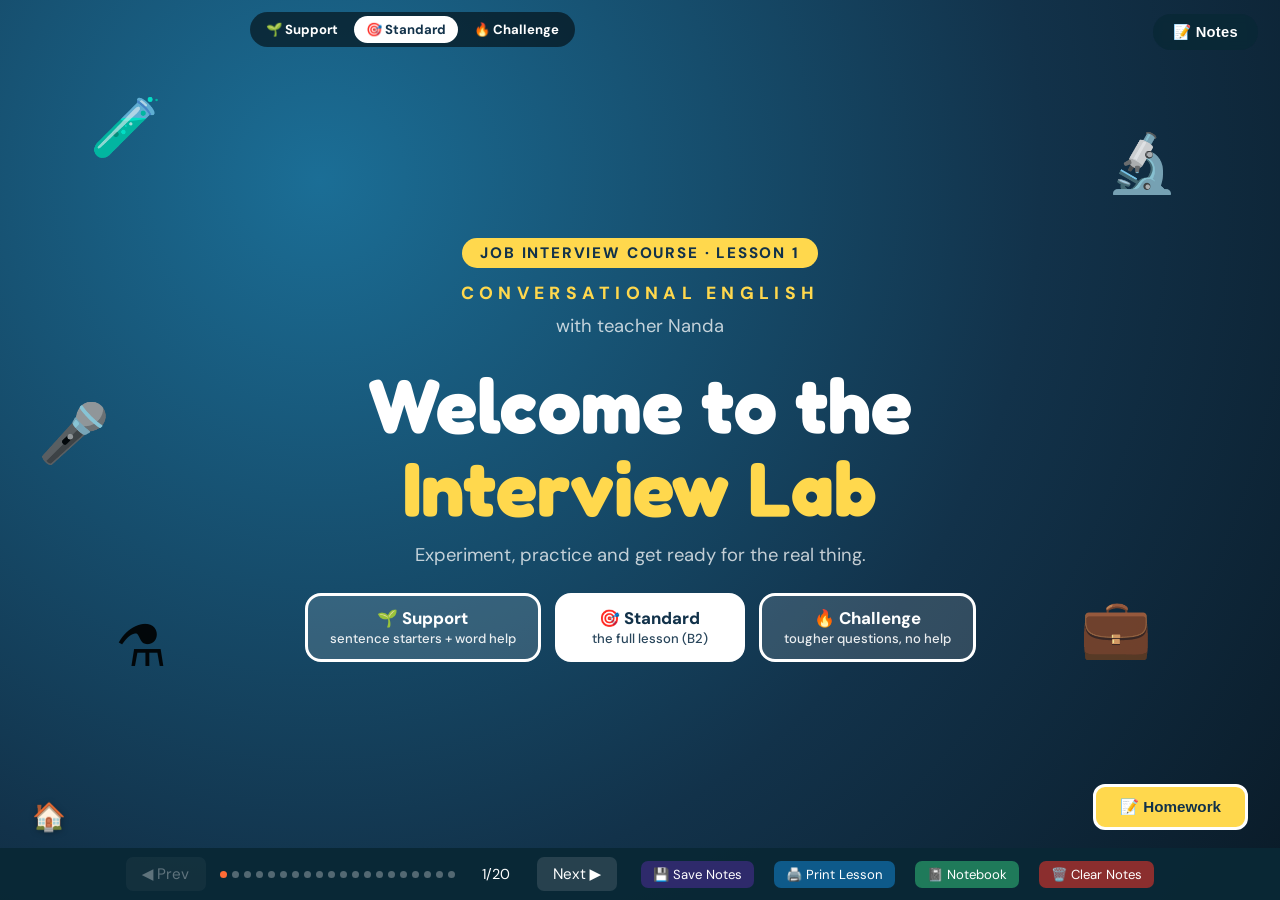
==== commit 1bd41b2e: "updates" ====
--- a/L1/index.html
+++ b/L1/index.html
@@ -496,6 +496,9 @@
 
 .rf-track{display:none!important}
 
+.ab-copied{align-self:center;font-weight:800;color:#1A7A4A;margin-left:6px}.ab-copied.warn{color:#C4614A}
+.btn-row{flex-wrap:wrap}
+
 :root{--c1:#12324A;--c2:#1B9AAA;--c3:#E6F6F8;--c4:#FFD84D;--ink:#12324A;--fh:'Fredoka';--pattern:linear-gradient(rgba(27,154,170,.08) 1px,transparent 1px),linear-gradient(90deg,rgba(27,154,170,.08) 1px,transparent 1px);--patsize:34px 34px;}
 body{font-family:'DM Sans','Segoe UI',system-ui,sans-serif;background:#12324A;}
 #s1,#hw-cover{background:radial-gradient(circle at 25% 20%, #1B6E96 0%, #12324A 60%, #0A1B28 100%);align-items:center;justify-content:center;}
@@ -543,11 +546,19 @@
   </div>
 </div>
 
-<div class="slide" id="s-myth">
+<div class="slide" id="s-first">
   <div class="banner banner-leadin">🔥 Lead-in</div>
   <div class="slide-main"><div class="content">
-    <h2>Lab test: myth or fact?</h2>
-<p class="instruction">Here are eight beliefs about job interviews. Which are myths and which are facts? There are 4 of each.</p><div id="fs-myth"><div class="fs"><div class="fs-col"><div class="fs-card" data-ans="m"><span class="fs-t">The interviewer wants you to fail.</span><button class="fs-btn" onclick="fsPick(this,'m')">🙅 Myth</button><button class="fs-btn" onclick="fsPick(this,'f')">✅ Fact</button></div><div class="fs-card" data-ans="f"><span class="fs-t">It is fine to pause for a few seconds before you answer.</span><button class="fs-btn" onclick="fsPick(this,'m')">🙅 Myth</button><button class="fs-btn" onclick="fsPick(this,'f')">✅ Fact</button></div><div class="fs-card" data-ans="m"><span class="fs-t">You should memorize your answers word for word.</span><button class="fs-btn" onclick="fsPick(this,'m')">🙅 Myth</button><button class="fs-btn" onclick="fsPick(this,'f')">✅ Fact</button></div><div class="fs-card" data-ans="f"><span class="fs-t">It is normal to ask the interviewer questions.</span><button class="fs-btn" onclick="fsPick(this,'m')">🙅 Myth</button><button class="fs-btn" onclick="fsPick(this,'f')">✅ Fact</button></div></div><div class="fs-col"><div class="fs-card" data-ans="m"><span class="fs-t">The longer your answer, the better.</span><button class="fs-btn" onclick="fsPick(this,'m')">🙅 Myth</button><button class="fs-btn" onclick="fsPick(this,'f')">✅ Fact</button></div><div class="fs-card" data-ans="f"><span class="fs-t">A specific example is stronger than a general statement.</span><button class="fs-btn" onclick="fsPick(this,'m')">🙅 Myth</button><button class="fs-btn" onclick="fsPick(this,'f')">✅ Fact</button></div><div class="fs-card" data-ans="m"><span class="fs-t">If you feel nervous, you will fail.</span><button class="fs-btn" onclick="fsPick(this,'m')">🙅 Myth</button><button class="fs-btn" onclick="fsPick(this,'f')">✅ Fact</button></div><div class="fs-card" data-ans="f"><span class="fs-t">Interviewers are people, too, and they want to find a good match.</span><button class="fs-btn" onclick="fsPick(this,'m')">🙅 Myth</button><button class="fs-btn" onclick="fsPick(this,'f')">✅ Fact</button></div></div></div><div class="btn-row"><button class="btn-check" onclick="fsCheck('fs-myth')">Check Answers</button><button class="btn-reset" onclick="fsReset('fs-myth')">Reset</button></div></div><div class="sup"><b>myth</b> = something many people believe, but it is not true · <b>fact</b> = something true · <b>memorize</b> = learn by heart</div><div class="chal">Pick the myth that worries you most. Tell me where you heard it, and what you will do instead.</div>
+    <h2>Lab test: survive the first five minutes</h2>
+<p class="instruction">The interview starts before the first question! Choose what you would do in each moment. Then compare with the lab results.</p><div class="twocol"><div><div class="br"><div class="say-it">🕘 <b>Moment 1.</b> You arrive 20 minutes early. The receptionist says, “Please take a seat. Someone will be with you soon.”</div><button class="br-opt" data-rate="good" data-fb="Perfect. You stay calm and you learn something about the company." onclick="brPick(this)">Review my notes quietly and read the company brochure on the table.</button><button class="br-opt" data-rate="bad" data-fb="A loud phone call in the waiting room? The receptionist notices everything." onclick="brPick(this)">Call a friend to say I am nervous.</button><button class="br-opt" data-rate="ok" data-fb="Not terrible, but this is a missed chance to prepare and look interested." onclick="brPick(this)">Scroll on my phone and eat a snack.</button><div class="br-fb"></div></div></div><div><div class="br"><div class="say-it">🤝 <b>Moment 2.</b> The interviewer shakes your hand and asks, “How are you today?”</div><button class="br-opt" data-rate="ok" data-fb="Correct but cold. A friendly answer sets the mood." onclick="brPick(this)">“Fine.”</button><button class="br-opt" data-rate="good" data-fb="Warm, polite and confident. A great start." onclick="brPick(this)">“Very well, thank you. It’s a pleasure to meet you.”</button><button class="br-opt" data-rate="bad" data-fb="Too much information. Keep the first minute positive." onclick="brPick(this)">“Honestly, I’m terrified and my bus was late.”</button><div class="br-fb"></div></div></div></div><div class="sup"><b>brochure</b> = a small printed paper about a company · <b>terrified</b> = very afraid · <b>notice</b> = see and remember</div><div class="chal">Which moment makes you most nervous in real life? Tell me why, and what you will do.</div>
+  </div></div>
+</div>
+
+<div class="slide" id="s-first2">
+  <div class="banner banner-leadin">🔥 Lead-in</div>
+  <div class="slide-main"><div class="content">
+    <h2>Lab test: surprises in the room</h2>
+<p class="instruction">Interviews always bring surprises. Choose your best reaction.</p><div class="twocol"><div><div class="br"><div class="say-it">❓ <b>Moment 3.</b> You do not understand the question.</div><button class="br-opt" data-rate="bad" data-fb="You may answer a different question. Never guess." onclick="brPick(this)">Guess and talk anyway.</button><button class="br-opt" data-rate="good" data-fb="Perfect. Interviewers respect people who ask politely." onclick="brPick(this)">“Could you rephrase that, please?”</button><button class="br-opt" data-rate="bad" data-fb="Silence for too long feels uncomfortable for everyone." onclick="brPick(this)">Stay silent and look at the table.</button><div class="br-fb"></div></div></div><div><div class="br"><div class="say-it">🙈 <b>Moment 4.</b> In the middle of your answer, you say a sentence with a grammar mistake.</div><button class="br-opt" data-rate="bad" data-fb="Too much. This hurts your confidence more than the mistake." onclick="brPick(this)">Stop, apologize three times and start again.</button><button class="br-opt" data-rate="good" data-fb="Natural and calm. Even native speakers do this." onclick="brPick(this)">Correct it quickly if you notice, and continue smoothly.</button><button class="br-opt" data-rate="ok" data-fb="Fine for small mistakes. Fix it if it changes the meaning." onclick="brPick(this)">Ignore it and keep going.</button><div class="br-fb"></div></div></div></div><div class="sup"><b>rephrase</b> = say again with different words · <b>respect</b> = admire and value · <b>smoothly</b> = without stopping or problems</div>
   </div></div>
 </div>
 
@@ -563,7 +574,7 @@
   <div class="banner banner-speaking">🎤 Speaking</div>
   <div class="slide-main"><div class="content">
     <h2>Your story bank</h2>
-<p class="inst-light">Choose <b>three</b> real stories from your work or studies. Write a short title for each one. Then tell me about them.</p><div class="ab" data-key="L1-stories" data-title="My story bank" data-order="L1-b"><div class="ab-step"><div class="ab-lab">Story 1</div><div class="ab-hint">A time you worked with other people.</div><div class="sup"><span class="ab-sup">Frame: The time I worked with… on…</span></div><textarea class="ab-in" rows="2" aria-label="Story 1"></textarea></div><div class="ab-step"><div class="ab-lab">Story 2</div><div class="ab-hint">A time you solved a problem.</div><div class="sup"><span class="ab-sup">Frame: The time I had to solve…</span></div><textarea class="ab-in" rows="2" aria-label="Story 2"></textarea></div><div class="ab-step"><div class="ab-lab">Story 3</div><div class="ab-hint">A time you were proud of your result.</div><div class="sup"><span class="ab-sup">Frame: The time I finished… successfully.</span></div><textarea class="ab-in" rows="2" aria-label="Story 3"></textarea></div><div class="btn-row"><button class="btn-check" onclick="abBuild(this)">✨ Build my answer</button><button class="btn-reset" onclick="abClear(this)">Clear</button><button class="btn-suggest" onclick="openNotebook()">📓 My Interview Notebook</button></div><div class="ab-out"></div></div><div class="chal">For each story, name <b>two different interview questions</b> it could answer.</div>
+<p class="inst-light">Choose <b>three</b> real stories from your work or studies. Write a short title for each one. Then tell me about them.</p><div class="ab" data-key="L1-stories" data-title="My story bank" data-order="L1-b"><div class="ab-step"><div class="ab-lab">Story 1</div><div class="ab-hint">A time you worked with other people.</div><div class="sup"><span class="ab-sup">Frame: The time I worked with… on…</span></div><textarea class="ab-in" rows="2" aria-label="Story 1"></textarea></div><div class="ab-step"><div class="ab-lab">Story 2</div><div class="ab-hint">A time you solved a problem.</div><div class="sup"><span class="ab-sup">Frame: The time I had to solve…</span></div><textarea class="ab-in" rows="2" aria-label="Story 2"></textarea></div><div class="ab-step"><div class="ab-lab">Story 3</div><div class="ab-hint">A time you were proud of your result.</div><div class="sup"><span class="ab-sup">Frame: The time I finished… successfully.</span></div><textarea class="ab-in" rows="2" aria-label="Story 3"></textarea></div><div class="btn-row"><button class="btn-check" onclick="abBuild(this)">✨ Build my answer</button><button class="btn-reset" onclick="abClear(this)">Clear</button><button class="btn-suggest" onclick="abToNotes(this)">📝 Copy to my notes</button><button class="btn-suggest" onclick="openNotebook()">📓 My Interview Notebook</button><span class="ab-copied"></span></div><div class="ab-out"></div></div><div class="chal">For each story, name <b>two different interview questions</b> it could answer.</div>
   </div></div>
 </div>
 
@@ -651,7 +662,7 @@
   <div class="banner banner-speaking">🎤 Speaking</div>
   <div class="slide-main"><div class="content">
     <h2>Build your own introduction</h2>
-<p class="inst-light">Write your own answer to <b>“Tell me about yourself.”</b></p><div class="ab" data-key="L1-intro" data-title="Tell me about yourself" data-order="L1-a"><div class="ab-step"><div class="ab-lab">1 · Present</div><div class="ab-hint">Your job or studies now.</div><div class="sup"><span class="ab-sup">Frame: I’m currently working as…</span></div><textarea class="ab-in" rows="2" aria-label="1 · Present"></textarea></div><div class="ab-step"><div class="ab-lab">2 · Past</div><div class="ab-hint">Experience that prepared you.</div><div class="sup"><span class="ab-sup">Frame: Before that, I…</span></div><textarea class="ab-in" rows="2" aria-label="2 · Past"></textarea></div><div class="ab-step"><div class="ab-lab">3 · Skills</div><div class="ab-hint">What did you learn?</div><div class="sup"><span class="ab-sup">Frame: Those experiences taught me to…</span></div><textarea class="ab-in" rows="2" aria-label="3 · Skills"></textarea></div><div class="ab-step"><div class="ab-lab">4 · Future</div><div class="ab-hint">Why this job?</div><div class="sup"><span class="ab-sup">Frame: Now I’m looking for…</span></div><textarea class="ab-in" rows="2" aria-label="4 · Future"></textarea></div><div class="btn-row"><button class="btn-check" onclick="abBuild(this)">✨ Build my answer</button><button class="btn-reset" onclick="abClear(this)">Clear</button><button class="btn-suggest" onclick="openNotebook()">📓 My Interview Notebook</button></div><div class="ab-out"></div></div>
+<p class="inst-light">Write your own answer to <b>“Tell me about yourself.”</b></p><div class="ab" data-key="L1-intro" data-title="Tell me about yourself" data-order="L1-a"><div class="ab-step"><div class="ab-lab">1 · Present</div><div class="ab-hint">Your job or studies now.</div><div class="sup"><span class="ab-sup">Frame: I’m currently working as…</span></div><textarea class="ab-in" rows="2" aria-label="1 · Present"></textarea></div><div class="ab-step"><div class="ab-lab">2 · Past</div><div class="ab-hint">Experience that prepared you.</div><div class="sup"><span class="ab-sup">Frame: Before that, I…</span></div><textarea class="ab-in" rows="2" aria-label="2 · Past"></textarea></div><div class="ab-step"><div class="ab-lab">3 · Skills</div><div class="ab-hint">What did you learn?</div><div class="sup"><span class="ab-sup">Frame: Those experiences taught me to…</span></div><textarea class="ab-in" rows="2" aria-label="3 · Skills"></textarea></div><div class="ab-step"><div class="ab-lab">4 · Future</div><div class="ab-hint">Why this job?</div><div class="sup"><span class="ab-sup">Frame: Now I’m looking for…</span></div><textarea class="ab-in" rows="2" aria-label="4 · Future"></textarea></div><div class="btn-row"><button class="btn-check" onclick="abBuild(this)">✨ Build my answer</button><button class="btn-reset" onclick="abClear(this)">Clear</button><button class="btn-suggest" onclick="abToNotes(this)">📝 Copy to my notes</button><button class="btn-suggest" onclick="openNotebook()">📓 My Interview Notebook</button><span class="ab-copied"></span></div><div class="ab-out"></div></div>
   </div></div>
 </div>
 
@@ -703,8 +714,8 @@
 
 <script>
 /* ===== SLIDE NAV DATA ===== */
-var slideIds = ["s1", "s-myth", "s-story", "s-stories", "s-map", "s-mind", "s-mindread", "s-order", "s-wo", "s-gap", "s-rf", "s-eh", "s-sim", "s-pitch", "s-build", "s-wrap", "hw-cover", "hw-1", "hw-2"];
-var slideLabels = ["Cover", "Lead-in – Myth or fact?", "One story, many questions", "My story bank", "Mission control", "Inside the interviewer’s mind", "Read the interviewer’s mind", "Build the perfect intro", "Word order workshop", "Talk about your timeline", "Rapid fire", "Error hunt", "Mini interview", "60-second pitch", "Answer builder", "Lab report", "Homework Cover", "HW1 – Language check", "HW2 – Say it"];
+var slideIds = ["s1", "s-first", "s-first2", "s-story", "s-stories", "s-map", "s-mind", "s-mindread", "s-order", "s-wo", "s-gap", "s-rf", "s-eh", "s-sim", "s-pitch", "s-build", "s-wrap", "hw-cover", "hw-1", "hw-2"];
+var slideLabels = ["Cover", "Lead-in – First five minutes", "Lead-in – Surprises", "One story, many questions", "My story bank", "Mission control", "Inside the interviewer’s mind", "Read the interviewer’s mind", "Build the perfect intro", "Word order workshop", "Talk about your timeline", "Rapid fire", "Error hunt", "Mini interview", "60-second pitch", "Answer builder", "Lab report", "Homework Cover", "HW1 – Language check", "HW2 – Say it"];
 var slides = Array.from(document.querySelectorAll('.slide'));
 var current = 0;
 var notesStoreKey = 'aefNotes::' + document.title;
@@ -1429,6 +1440,27 @@
 
 window.addEventListener('load', function(){ document.querySelectorAll('.sim').forEach(function(b){ simInit(b.id); }); document.querySelectorAll('.rf').forEach(function(b){ rfInit(b.id); }); });
 
+/* ===================== COPY TO CLASS NOTES ===================== */
+function abToNotes(btn){
+  var ab=btn.closest('.ab'), tag=document.createElement('div'), n=0, key=ab.dataset.key;
+  var box=document.createElement('div'); box.setAttribute('data-abnote',key);
+  var h=document.createElement('b'); h.textContent='✍️ '+ab.dataset.title; box.appendChild(h);
+  ab.querySelectorAll('.ab-step').forEach(function(st){
+    var v=st.querySelector('.ab-in').value.trim(); if(!v) return; n++;
+    var line=document.createElement('div'); var lb=document.createElement('b'); lb.textContent=st.querySelector('.ab-lab').textContent+': '; line.appendChild(lb); line.appendChild(document.createTextNode(v)); box.appendChild(line);
+  });
+  var msg=btn.parentNode.querySelector('.ab-copied');
+  if(!n){ msg.textContent='Write at least one part first.'; msg.className='ab-copied warn'; return; }
+  saveNotes();
+  var wrap=document.createElement('div'); wrap.innerHTML=notesData[current]||'';
+  wrap.querySelectorAll('[data-abnote="'+key+'"]').forEach(function(x){ x.parentNode.removeChild(x); });
+  wrap.appendChild(box); wrap.appendChild(document.createElement('br'));
+  notesData[current]=wrap.innerHTML;
+  try{ localStorage.setItem(notesStoreKey, JSON.stringify(notesData)); }catch(e){}
+  loadNotes(current);
+  msg.textContent='✓ Copied to your notes. It will appear in the Save Notes PDF.'; msg.className='ab-copied';
+}
+
 RF["rf-time"]={"sec": 12, "items": [{"q": "I have lived here ___ 2017.", "o": ["for", "ago", "since"], "a": 2}, {"q": "I finished university six years ___.", "o": ["ago", "for", "since"], "a": 0}, {"q": "She has led this team ___ two years.", "o": ["since", "for", "in"], "a": 1}, {"q": "We opened the new office ___ March.", "o": ["since", "for", "in"], "a": 2}, {"q": "He has been unemployed ___ last summer.", "o": ["since", "ago", "for"], "a": 0}, {"q": "I changed careers a long time ___.", "o": ["since", "during", "ago"], "a": 2}, {"q": "They have worked together ___ ten months.", "o": ["for", "since", "in"], "a": 0}, {"q": "I learned English ___ high school.", "o": ["since", "ago", "during"], "a": 2}]};
 SIM["sim-1"]={"who": "Ms. Rivera", "turns": [{"q": "Good morning! Please, tell me a little about yourself.", "opts": [{"t": "I was born in a small town and I had a very happy childhood with my family…", "s": 1, "fb": "Too personal and too far back. Start with your present job."}, {"t": "I’m a project coordinator at a travel company. I organize group tours, and I’ve been doing it for four years.", "s": 3, "fb": "Clear, short and professional. A perfect start."}, {"t": "Well… I don’t know, my CV says everything.", "s": 0, "fb": "This sounds closed and unprepared."}]}, {"q": "Nice! Why did you apply for this position?", "opts": [{"t": "I need a job, and your office is close to my house.", "s": 0, "fb": "Honest, but it does not show interest in the job."}, {"t": "I saw the job ad and the salary looked good.", "s": 1, "fb": "Money is fine, but it is not the main reason to show."}, {"t": "I admire your focus on sustainable travel, and I want to lead projects like that.", "s": 3, "fb": "Specific and motivated. They see you researched the company."}]}, {"q": "What would your colleagues say about you?", "opts": [{"t": "They would say I’m calm under pressure and always willing to help.", "s": 3, "fb": "Short, positive, and believable."}, {"t": "That I’m perfect and I never make mistakes.", "s": 0, "fb": "Nobody is perfect. This sounds unrealistic."}, {"t": "I’m not sure. We don’t talk much.", "s": 1, "fb": "This worries the interviewer about your teamwork."}]}], "verdicts": [[0.8, "⭐ Excellent! Ms. Rivera is impressed and wants to continue."], [0.5, "👍 Good start. A few answers were too general."], [0, "🔄 Not yet. Try again with shorter, more specific answers."]]};
 RL["rl-1"]=[["Tell me about yourself.", "I’m currently… Before that, I… Now I’m looking for…"], ["What is your current job, and what do you do every day?", "I work as a… My main tasks are…"], ["How would you describe yourself in three words?", "I’d say I’m… , … and …"], ["What has been the highlight of your career so far?", "The highlight was when I…"], ["Why should we choose you?", "You should choose me because…"]];
@@ -1525,19 +1557,19 @@
     '[style*="background-color"]{color:#1a1a1a!important}'+
     '.card-body,.card-body *{color:#1a1a1a!important}'+
     '*{print-color-adjust:exact;-webkit-print-color-adjust:exact}'+
+        '.hero{display:block;background:#2B1B5E;padding:14px 24px 16px;border-radius:0 0 16px 16px;overflow:visible}.hero:after{display:none}'+
+    '.hero .kicker{font-size:.75rem;margin:0 0 3px}.hero h1{font-family:Georgia,serif;font-size:1.85rem;margin:0 0 3px;line-height:1.15}.hero .dt{margin:0 0 9px;font-size:.98rem;color:#FFD84D;font-weight:700}'+
+    '.hero .row{display:flex;align-items:center;justify-content:space-between;gap:18px}.hero .row p{margin:0;font-size:1.02rem;line-height:1.45}'+
+    '.hero .bigbtn.lesson{flex:none;background:#FFD84D;color:#2B1B5E!important;border:0;box-shadow:none;font-size:1.02rem;padding:9px 18px;white-space:nowrap}.notes-title{margin-top:16px}'+
     '@media print{@page{margin:1.2cm}body{padding:0}.hero,.how{break-inside:avoid}}';
   var today = new Date().toLocaleDateString('en-US',{weekday:'long',year:'numeric',month:'long',day:'numeric'});
   var html = '<!DOCTYPE html><html><head><meta charset="UTF-8"><title>Notes – '+document.title+'</title>'+
     '<link href="https://fonts.googleapis.com/css2?family=Fredoka:wght@500;600&family=DM+Sans:wght@400;700;800&display=swap" rel="stylesheet">'+
     '<style>'+css+'</style></head><body>'+
     '<div class="hero"><p class="kicker">Conversational English with teacher Nanda</p>'+
-      '<h1>'+document.title.replace(' — ',' · ')+'</h1>'+
-      '<p class="sub">📝 Your notes from class</p><span class="date">'+today+'</span></div>'+
-    '<div class="how"><h2>👋 How to use this PDF</h2>'+
-      '<div class="step"><div class="n">1</div><p><b>Read your notes</b> below. These are the notes we made together in class.</p></div>'+
-      '<div class="step"><div class="n">2</div><p><b>Click the green button</b> to open the lesson on your computer, tablet or phone. You can practice our lesson content again or go to the Homework to review.</p></div>'+
-      '<div class="btns"><a class="bigbtn lesson" href="'+LESSON+'" target="_blank">▶ Open the lesson</a></div>'+
-      '<p class="link-note">If the button does not open, copy this link: '+LESSON+'</p></div>'+
+    '<h1>'+document.title.replace(/^Lesson \d+\s*[—\-]\s*/,'')+'</h1><p class="dt">📅 '+today+'</p>'+
+    '<div class="row"><p>Below are the notes from our class. Click the button to open the lesson material and the homework.</p>'+
+    '<a class="bigbtn lesson" href="'+LESSON+'" target="_blank">▶ Open the lesson</a></div></div><!--hero-v3-->'+
     '<h2 class="notes-title">📝 Notes from class</h2>'+cards+'</body></html>';
   win.document.write(html);
   win.document.close();
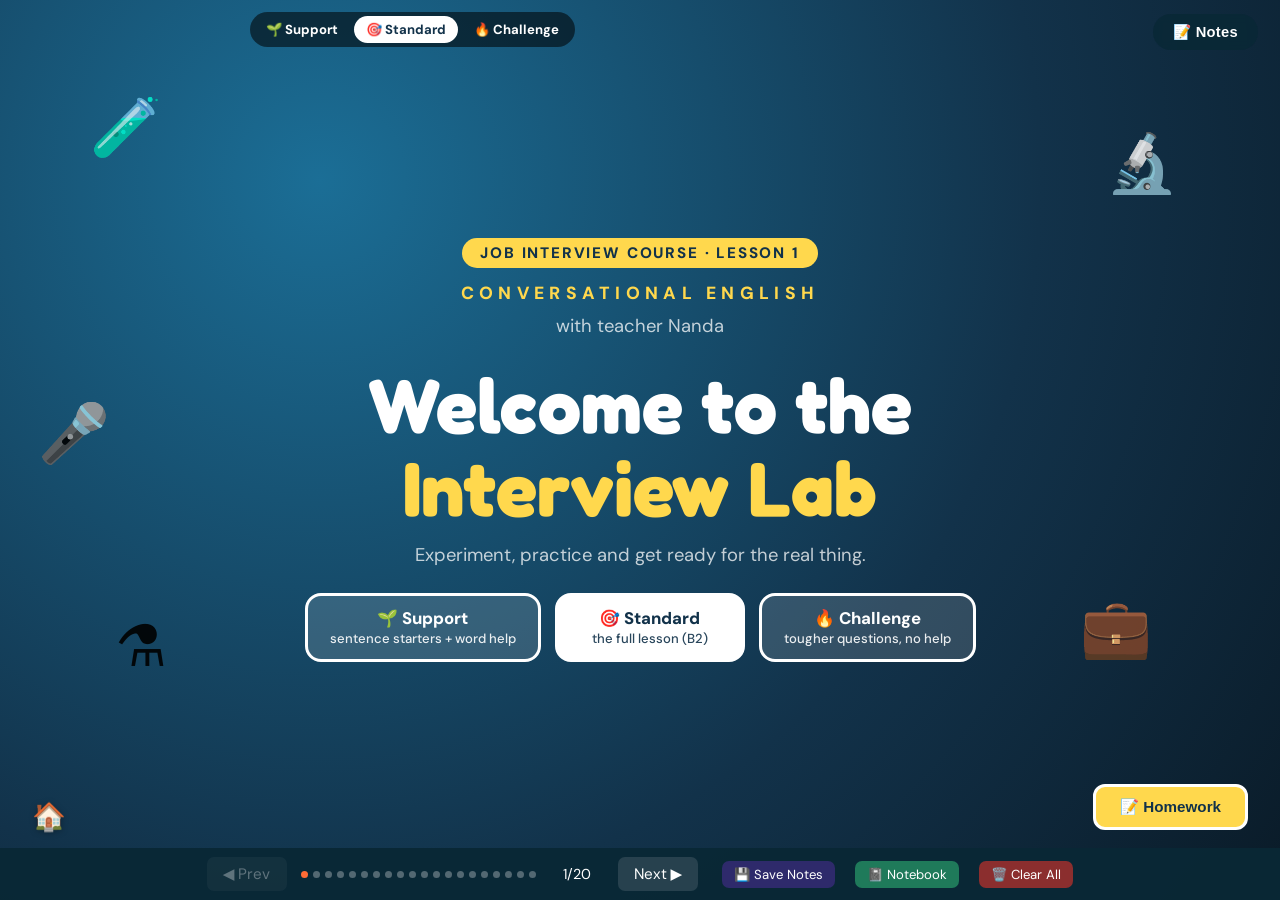
==== commit 40e182e6: "updates" ====
--- a/L1/index.html
+++ b/L1/index.html
@@ -574,7 +574,7 @@
   <div class="banner banner-speaking">🎤 Speaking</div>
   <div class="slide-main"><div class="content">
     <h2>Your story bank</h2>
-<p class="inst-light">Choose <b>three</b> real stories from your work or studies. Write a short title for each one. Then tell me about them.</p><div class="ab" data-key="L1-stories" data-title="My story bank" data-order="L1-b"><div class="ab-step"><div class="ab-lab">Story 1</div><div class="ab-hint">A time you worked with other people.</div><div class="sup"><span class="ab-sup">Frame: The time I worked with… on…</span></div><textarea class="ab-in" rows="2" aria-label="Story 1"></textarea></div><div class="ab-step"><div class="ab-lab">Story 2</div><div class="ab-hint">A time you solved a problem.</div><div class="sup"><span class="ab-sup">Frame: The time I had to solve…</span></div><textarea class="ab-in" rows="2" aria-label="Story 2"></textarea></div><div class="ab-step"><div class="ab-lab">Story 3</div><div class="ab-hint">A time you were proud of your result.</div><div class="sup"><span class="ab-sup">Frame: The time I finished… successfully.</span></div><textarea class="ab-in" rows="2" aria-label="Story 3"></textarea></div><div class="btn-row"><button class="btn-check" onclick="abBuild(this)">✨ Build my answer</button><button class="btn-reset" onclick="abClear(this)">Clear</button><button class="btn-suggest" onclick="abToNotes(this)">📝 Copy to my notes</button><button class="btn-suggest" onclick="openNotebook()">📓 My Interview Notebook</button><span class="ab-copied"></span></div><div class="ab-out"></div></div><div class="chal">For each story, name <b>two different interview questions</b> it could answer.</div>
+<p class="inst-light">Choose <b>three</b> real stories from your work or studies. Write a short title for each one. Then tell me about them.</p><div class="ab" data-key="L1-stories" data-title="My story bank" data-order="L1-b"><div class="ab-step"><div class="ab-lab">Story 1</div><div class="ab-hint">A time you worked with other people.</div><div class="sup"><span class="ab-sup">Frame: The time I worked with… on…</span></div><textarea class="ab-in" rows="2" aria-label="Story 1"></textarea></div><div class="ab-step"><div class="ab-lab">Story 2</div><div class="ab-hint">A time you solved a problem.</div><div class="sup"><span class="ab-sup">Frame: The time I had to solve…</span></div><textarea class="ab-in" rows="2" aria-label="Story 2"></textarea></div><div class="ab-step"><div class="ab-lab">Story 3</div><div class="ab-hint">A time you were proud of your result.</div><div class="sup"><span class="ab-sup">Frame: The time I finished… successfully.</span></div><textarea class="ab-in" rows="2" aria-label="Story 3"></textarea></div><div class="btn-row"><button class="btn-check" onclick="abBuild(this)">✨ Build my answer</button><button class="btn-reset" onclick="abClear(this)">Clear</button><button class="btn-suggest" onclick="openNotebook()">📓 My Interview Notebook</button></div><div class="ab-out"></div></div><div class="chal">For each story, name <b>two different interview questions</b> it could answer.</div>
   </div></div>
 </div>
 
@@ -662,7 +662,7 @@
   <div class="banner banner-speaking">🎤 Speaking</div>
   <div class="slide-main"><div class="content">
     <h2>Build your own introduction</h2>
-<p class="inst-light">Write your own answer to <b>“Tell me about yourself.”</b></p><div class="ab" data-key="L1-intro" data-title="Tell me about yourself" data-order="L1-a"><div class="ab-step"><div class="ab-lab">1 · Present</div><div class="ab-hint">Your job or studies now.</div><div class="sup"><span class="ab-sup">Frame: I’m currently working as…</span></div><textarea class="ab-in" rows="2" aria-label="1 · Present"></textarea></div><div class="ab-step"><div class="ab-lab">2 · Past</div><div class="ab-hint">Experience that prepared you.</div><div class="sup"><span class="ab-sup">Frame: Before that, I…</span></div><textarea class="ab-in" rows="2" aria-label="2 · Past"></textarea></div><div class="ab-step"><div class="ab-lab">3 · Skills</div><div class="ab-hint">What did you learn?</div><div class="sup"><span class="ab-sup">Frame: Those experiences taught me to…</span></div><textarea class="ab-in" rows="2" aria-label="3 · Skills"></textarea></div><div class="ab-step"><div class="ab-lab">4 · Future</div><div class="ab-hint">Why this job?</div><div class="sup"><span class="ab-sup">Frame: Now I’m looking for…</span></div><textarea class="ab-in" rows="2" aria-label="4 · Future"></textarea></div><div class="btn-row"><button class="btn-check" onclick="abBuild(this)">✨ Build my answer</button><button class="btn-reset" onclick="abClear(this)">Clear</button><button class="btn-suggest" onclick="abToNotes(this)">📝 Copy to my notes</button><button class="btn-suggest" onclick="openNotebook()">📓 My Interview Notebook</button><span class="ab-copied"></span></div><div class="ab-out"></div></div>
+<p class="inst-light">Write your own answer to <b>“Tell me about yourself.”</b></p><div class="ab" data-key="L1-intro" data-title="Tell me about yourself" data-order="L1-a"><div class="ab-step"><div class="ab-lab">1 · Present</div><div class="ab-hint">Your job or studies now.</div><div class="sup"><span class="ab-sup">Frame: I’m currently working as…</span></div><textarea class="ab-in" rows="2" aria-label="1 · Present"></textarea></div><div class="ab-step"><div class="ab-lab">2 · Past</div><div class="ab-hint">Experience that prepared you.</div><div class="sup"><span class="ab-sup">Frame: Before that, I…</span></div><textarea class="ab-in" rows="2" aria-label="2 · Past"></textarea></div><div class="ab-step"><div class="ab-lab">3 · Skills</div><div class="ab-hint">What did you learn?</div><div class="sup"><span class="ab-sup">Frame: Those experiences taught me to…</span></div><textarea class="ab-in" rows="2" aria-label="3 · Skills"></textarea></div><div class="ab-step"><div class="ab-lab">4 · Future</div><div class="ab-hint">Why this job?</div><div class="sup"><span class="ab-sup">Frame: Now I’m looking for…</span></div><textarea class="ab-in" rows="2" aria-label="4 · Future"></textarea></div><div class="btn-row"><button class="btn-check" onclick="abBuild(this)">✨ Build my answer</button><button class="btn-reset" onclick="abClear(this)">Clear</button><button class="btn-suggest" onclick="openNotebook()">📓 My Interview Notebook</button></div><div class="ab-out"></div></div>
   </div></div>
 </div>
 
@@ -707,9 +707,8 @@
   <div id="counter">1/1</div>
   <button id="nextBtn" onclick="goTo(current+1)">Next ▶</button>
   <button id="dlNotesBtn" onclick="savePDF()" style="margin-left:10px;padding:5px 12px;background:#2E2A6B;color:#fff;border:none;border-radius:7px;font-size:.82rem;cursor:pointer;font-family:inherit;">💾 Save Notes</button>
-  <button onclick="this.blur();printAll()" style="margin-left:6px;padding:5px 12px;background:#0E5A8A;color:#fff;border:none;border-radius:7px;font-size:.82rem;cursor:pointer;font-family:inherit;">🖨️ Print Lesson</button>
   <button onclick="openNotebook()" style="margin-left:6px;padding:5px 12px;background:#1F7A5A;color:#fff;border:none;border-radius:7px;font-size:.82rem;cursor:pointer;font-family:inherit;">📓 Notebook</button>
-  <button onclick="this.blur();clearAllNotes()" title="Delete all notes and start a new lesson" style="margin-left:6px;padding:5px 12px;background:#8B2E2E;color:#fff;border:none;border-radius:7px;font-size:.82rem;cursor:pointer;font-family:inherit;">🗑️ Clear Notes</button>
+  <button onclick="this.blur();clearAllNotes()" title="Clear the notes and everything you filled in, to start fresh" style="margin-left:6px;padding:5px 12px;background:#8B2E2E;color:#fff;border:none;border-radius:7px;font-size:.82rem;cursor:pointer;font-family:inherit;">🗑️ Clear All</button>
 </div>
 
 <script>
@@ -853,11 +852,16 @@
 function saveNotes(){ notesData[current] = document.getElementById('notesTA').innerHTML; try{ localStorage.setItem(notesStoreKey, JSON.stringify(notesData)); }catch(e){} }
 function loadNotes(idx){ document.getElementById('notesTA').innerHTML = notesData[idx] || ''; }
 function clearAllNotes(){
-  if(!confirm('Delete all notes for this lesson? This cannot be undone.')) return;
-  Object.keys(notesData).forEach(function(k){ delete notesData[k]; });
-  var ta = document.getElementById('notesTA');
-  if (ta) ta.innerHTML = '';
-  try{ if (typeof notesStoreKey !== 'undefined') localStorage.removeItem(notesStoreKey); }catch(e){}
+  if(!confirm('Clear everything in this lesson? This deletes your notes AND all your answers (Answer Builders and Interview Notebook entries for this lesson). This cannot be undone.')) return;
+  try{
+    if (typeof notesStoreKey !== 'undefined') localStorage.removeItem(notesStoreKey);
+    document.querySelectorAll('.ab').forEach(function(ab){ localStorage.removeItem('jic::in::' + ab.dataset.key); });
+    var all = JSON.parse(localStorage.getItem('jic::ans')) || {};
+    Object.keys(all).forEach(function(k){ if (all[k].lesson === (document.body.dataset.lesson || '')) delete all[k]; });
+    localStorage.setItem('jic::ans', JSON.stringify(all));
+  }catch(e){}
+  window.__skipUnload = true;
+  location.reload();
 }
 function savePDF(){
   saveNotes();
@@ -1440,27 +1444,6 @@
 
 window.addEventListener('load', function(){ document.querySelectorAll('.sim').forEach(function(b){ simInit(b.id); }); document.querySelectorAll('.rf').forEach(function(b){ rfInit(b.id); }); });
 
-/* ===================== COPY TO CLASS NOTES ===================== */
-function abToNotes(btn){
-  var ab=btn.closest('.ab'), tag=document.createElement('div'), n=0, key=ab.dataset.key;
-  var box=document.createElement('div'); box.setAttribute('data-abnote',key);
-  var h=document.createElement('b'); h.textContent='✍️ '+ab.dataset.title; box.appendChild(h);
-  ab.querySelectorAll('.ab-step').forEach(function(st){
-    var v=st.querySelector('.ab-in').value.trim(); if(!v) return; n++;
-    var line=document.createElement('div'); var lb=document.createElement('b'); lb.textContent=st.querySelector('.ab-lab').textContent+': '; line.appendChild(lb); line.appendChild(document.createTextNode(v)); box.appendChild(line);
-  });
-  var msg=btn.parentNode.querySelector('.ab-copied');
-  if(!n){ msg.textContent='Write at least one part first.'; msg.className='ab-copied warn'; return; }
-  saveNotes();
-  var wrap=document.createElement('div'); wrap.innerHTML=notesData[current]||'';
-  wrap.querySelectorAll('[data-abnote="'+key+'"]').forEach(function(x){ x.parentNode.removeChild(x); });
-  wrap.appendChild(box); wrap.appendChild(document.createElement('br'));
-  notesData[current]=wrap.innerHTML;
-  try{ localStorage.setItem(notesStoreKey, JSON.stringify(notesData)); }catch(e){}
-  loadNotes(current);
-  msg.textContent='✓ Copied to your notes. It will appear in the Save Notes PDF.'; msg.className='ab-copied';
-}
-
 RF["rf-time"]={"sec": 12, "items": [{"q": "I have lived here ___ 2017.", "o": ["for", "ago", "since"], "a": 2}, {"q": "I finished university six years ___.", "o": ["ago", "for", "since"], "a": 0}, {"q": "She has led this team ___ two years.", "o": ["since", "for", "in"], "a": 1}, {"q": "We opened the new office ___ March.", "o": ["since", "for", "in"], "a": 2}, {"q": "He has been unemployed ___ last summer.", "o": ["since", "ago", "for"], "a": 0}, {"q": "I changed careers a long time ___.", "o": ["since", "during", "ago"], "a": 2}, {"q": "They have worked together ___ ten months.", "o": ["for", "since", "in"], "a": 0}, {"q": "I learned English ___ high school.", "o": ["since", "ago", "during"], "a": 2}]};
 SIM["sim-1"]={"who": "Ms. Rivera", "turns": [{"q": "Good morning! Please, tell me a little about yourself.", "opts": [{"t": "I was born in a small town and I had a very happy childhood with my family…", "s": 1, "fb": "Too personal and too far back. Start with your present job."}, {"t": "I’m a project coordinator at a travel company. I organize group tours, and I’ve been doing it for four years.", "s": 3, "fb": "Clear, short and professional. A perfect start."}, {"t": "Well… I don’t know, my CV says everything.", "s": 0, "fb": "This sounds closed and unprepared."}]}, {"q": "Nice! Why did you apply for this position?", "opts": [{"t": "I need a job, and your office is close to my house.", "s": 0, "fb": "Honest, but it does not show interest in the job."}, {"t": "I saw the job ad and the salary looked good.", "s": 1, "fb": "Money is fine, but it is not the main reason to show."}, {"t": "I admire your focus on sustainable travel, and I want to lead projects like that.", "s": 3, "fb": "Specific and motivated. They see you researched the company."}]}, {"q": "What would your colleagues say about you?", "opts": [{"t": "They would say I’m calm under pressure and always willing to help.", "s": 3, "fb": "Short, positive, and believable."}, {"t": "That I’m perfect and I never make mistakes.", "s": 0, "fb": "Nobody is perfect. This sounds unrealistic."}, {"t": "I’m not sure. We don’t talk much.", "s": 1, "fb": "This worries the interviewer about your teamwork."}]}], "verdicts": [[0.8, "⭐ Excellent! Ms. Rivera is impressed and wants to continue."], [0.5, "👍 Good start. A few answers were too general."], [0, "🔄 Not yet. Try again with shorter, more specific answers."]]};
 RL["rl-1"]=[["Tell me about yourself.", "I’m currently… Before that, I… Now I’m looking for…"], ["What is your current job, and what do you do every day?", "I work as a… My main tasks are…"], ["How would you describe yourself in three words?", "I’d say I’m… , … and …"], ["What has been the highlight of your career so far?", "The highlight was when I…"], ["Why should we choose you?", "You should choose me because…"]];
@@ -1504,7 +1487,7 @@
     if (t) setTimeout(function(){ notesUnsaved = false; }, 300);
   });
   window.addEventListener('beforeunload', function(e){
-    if (notesUnsaved) { e.preventDefault(); e.returnValue = ''; return ''; }
+    if (notesUnsaved && !window.__skipUnload) { e.preventDefault(); e.returnValue = ''; return ''; }
   });
   var bar = document.getElementById('progBar'); var all = Array.prototype.slice.call(document.querySelectorAll('.slide'));
   function upd(){ var i = all.findIndex(function(x){ return x.classList.contains('active'); }); if (i < 0) return; bar.style.width = ((i+1)/all.length*100) + '%'; }
@@ -1522,7 +1505,14 @@
 function savePDF(){
   saveNotes();
   var hasNotes = Object.keys(notesData).some(function(k){ return notesData[k] && notesData[k].replace(/<[^>]*>/g,'').trim(); });
-  if (!hasNotes){ alert('No notes to save yet!'); return; }
+  var esc=function(s){ var d=document.createElement('div'); d.textContent=s; return d.innerHTML; };
+  var answers='';
+  document.querySelectorAll('.ab').forEach(function(ab){
+    var rows='';
+    ab.querySelectorAll('.ab-step').forEach(function(st){ var v=st.querySelector('.ab-in').value.trim(); if(v) rows+='<p style="margin:4px 0"><b>'+esc(st.querySelector('.ab-lab').textContent)+':</b> '+esc(v)+'</p>'; });
+    if(rows) answers+='<div class="card"><div class="card-header">&#9997;&#65039; '+esc(ab.dataset.title)+'</div><div class="card-body">'+rows+'</div></div>';
+  });
+  if (!hasNotes && !answers){ alert('No notes or answers to save yet!'); return; }
   var LESSON = 'https://teacher-nanda.github.io/English-for-Job-Interview/L1/index.html', HW = LESSON + '#homework';
   var win = window.open('', '_blank');
   var cards = '';
@@ -1570,7 +1560,7 @@
     '<h1>'+document.title.replace(/^Lesson \d+\s*[—\-]\s*/,'')+'</h1><p class="dt">📅 '+today+'</p>'+
     '<div class="row"><p>Below are the notes from our class. Click the button to open the lesson material and the homework.</p>'+
     '<a class="bigbtn lesson" href="'+LESSON+'" target="_blank">▶ Open the lesson</a></div></div><!--hero-v3-->'+
-    '<h2 class="notes-title">📝 Notes from class</h2>'+cards+'</body></html>';
+    (answers?'<h2 class="notes-title">📓 My Interview Notebook</h2>'+answers:'')+(cards?'<h2 class="notes-title">📝 Notes from class</h2>'+cards:'')+'</body></html>';
   win.document.write(html);
   win.document.close();
   setTimeout(function(){ win.print(); }, 700);
